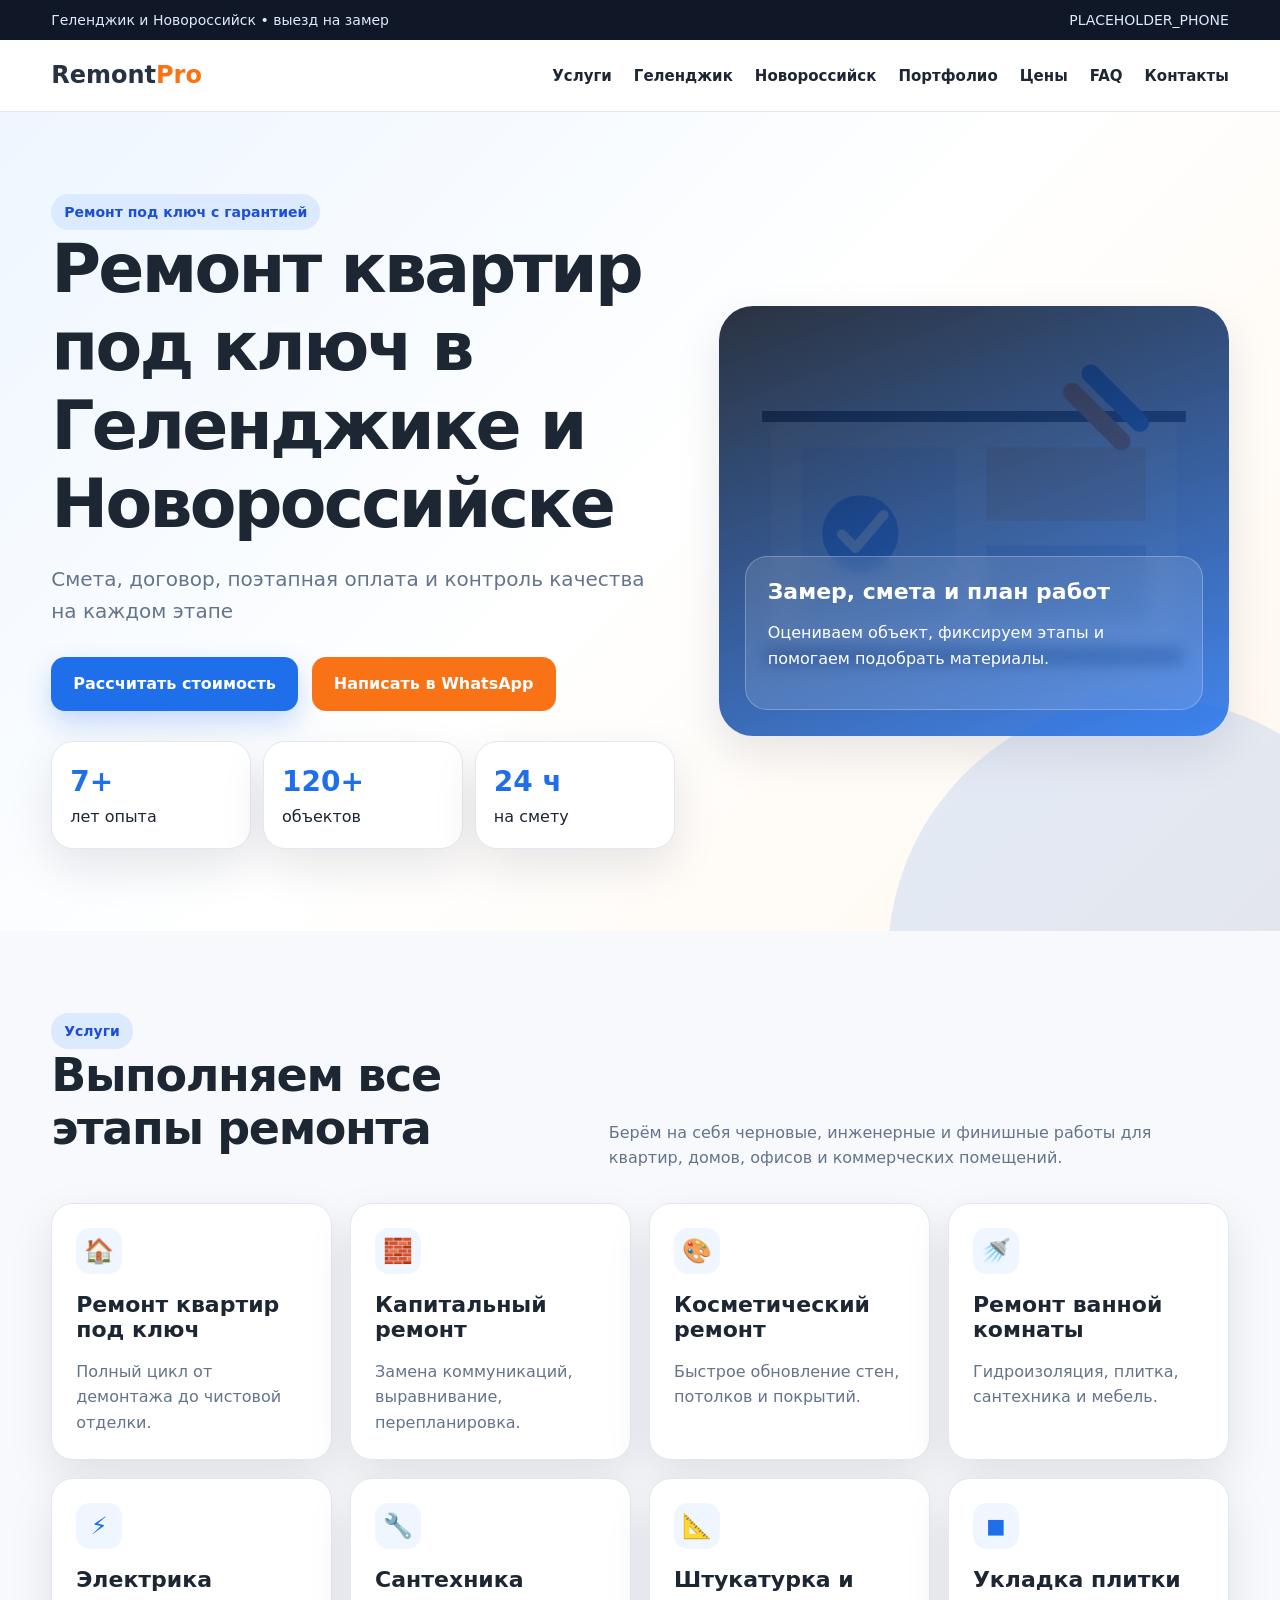
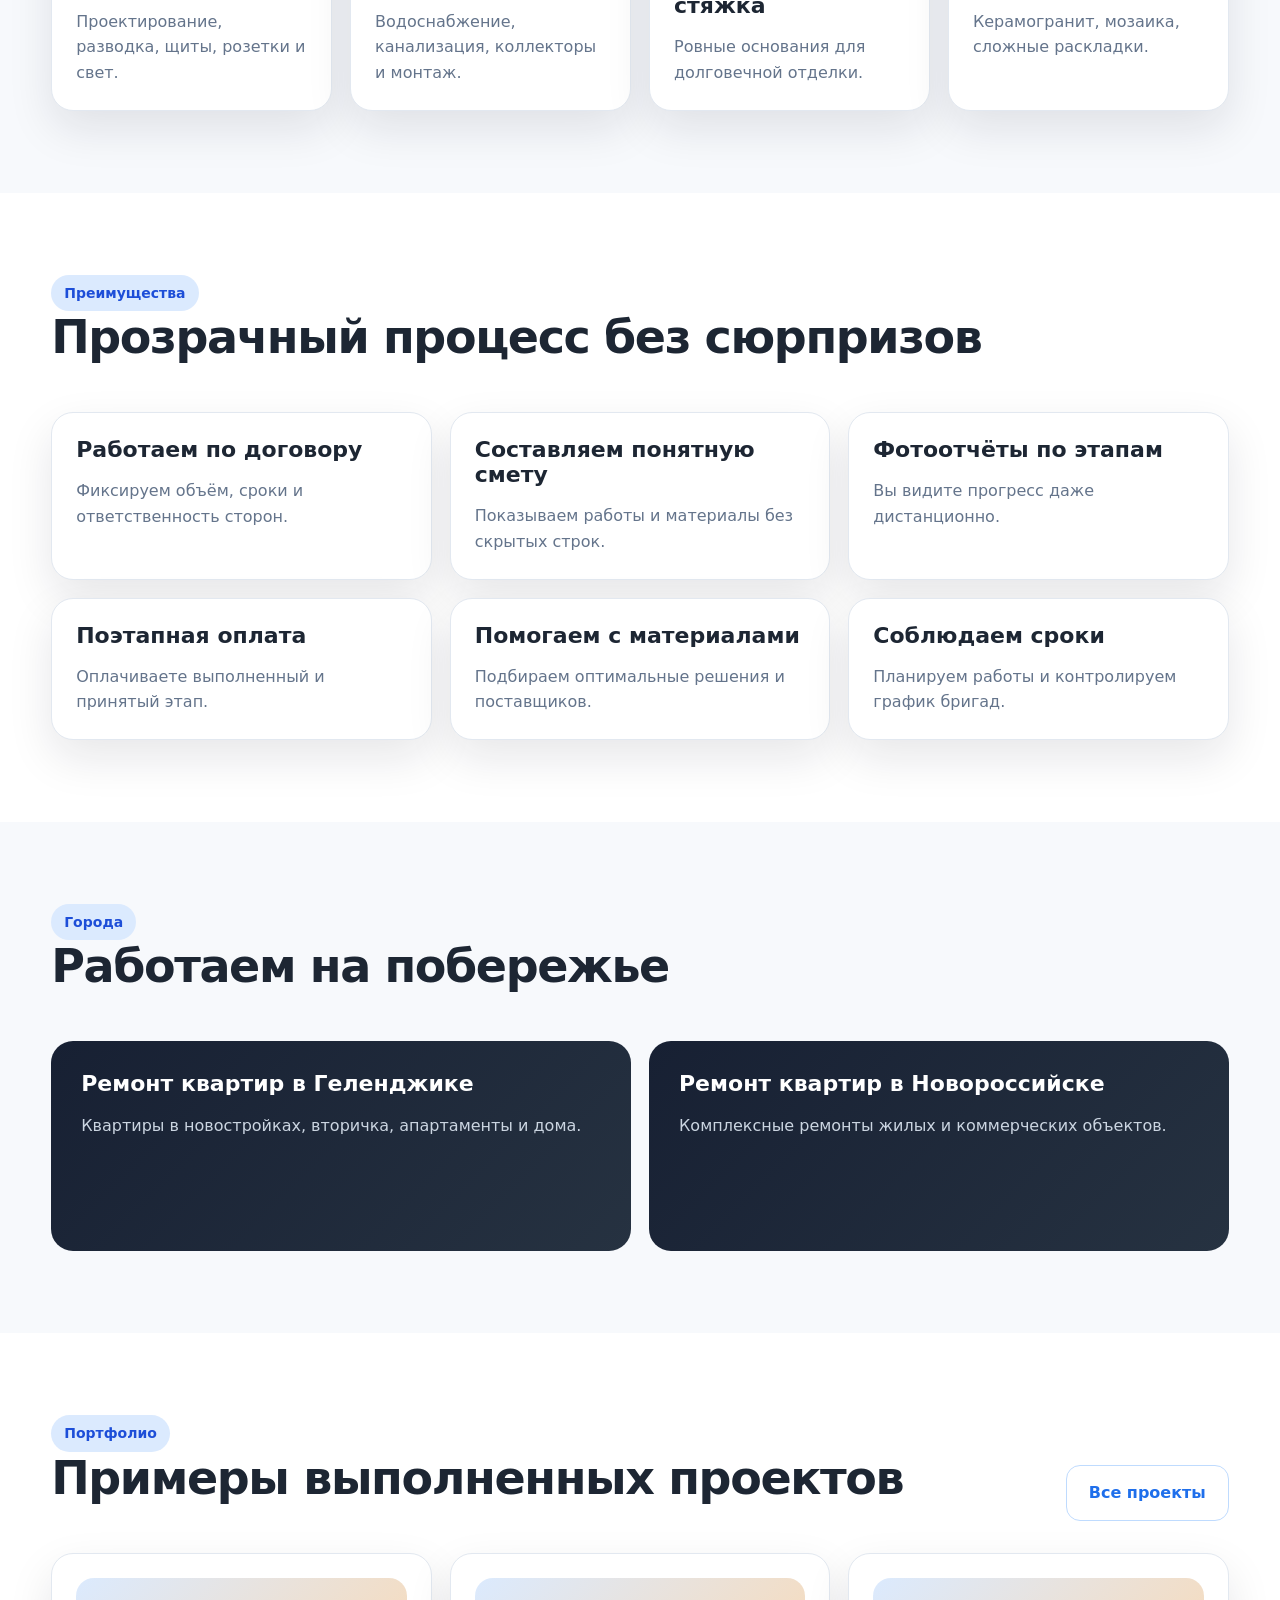
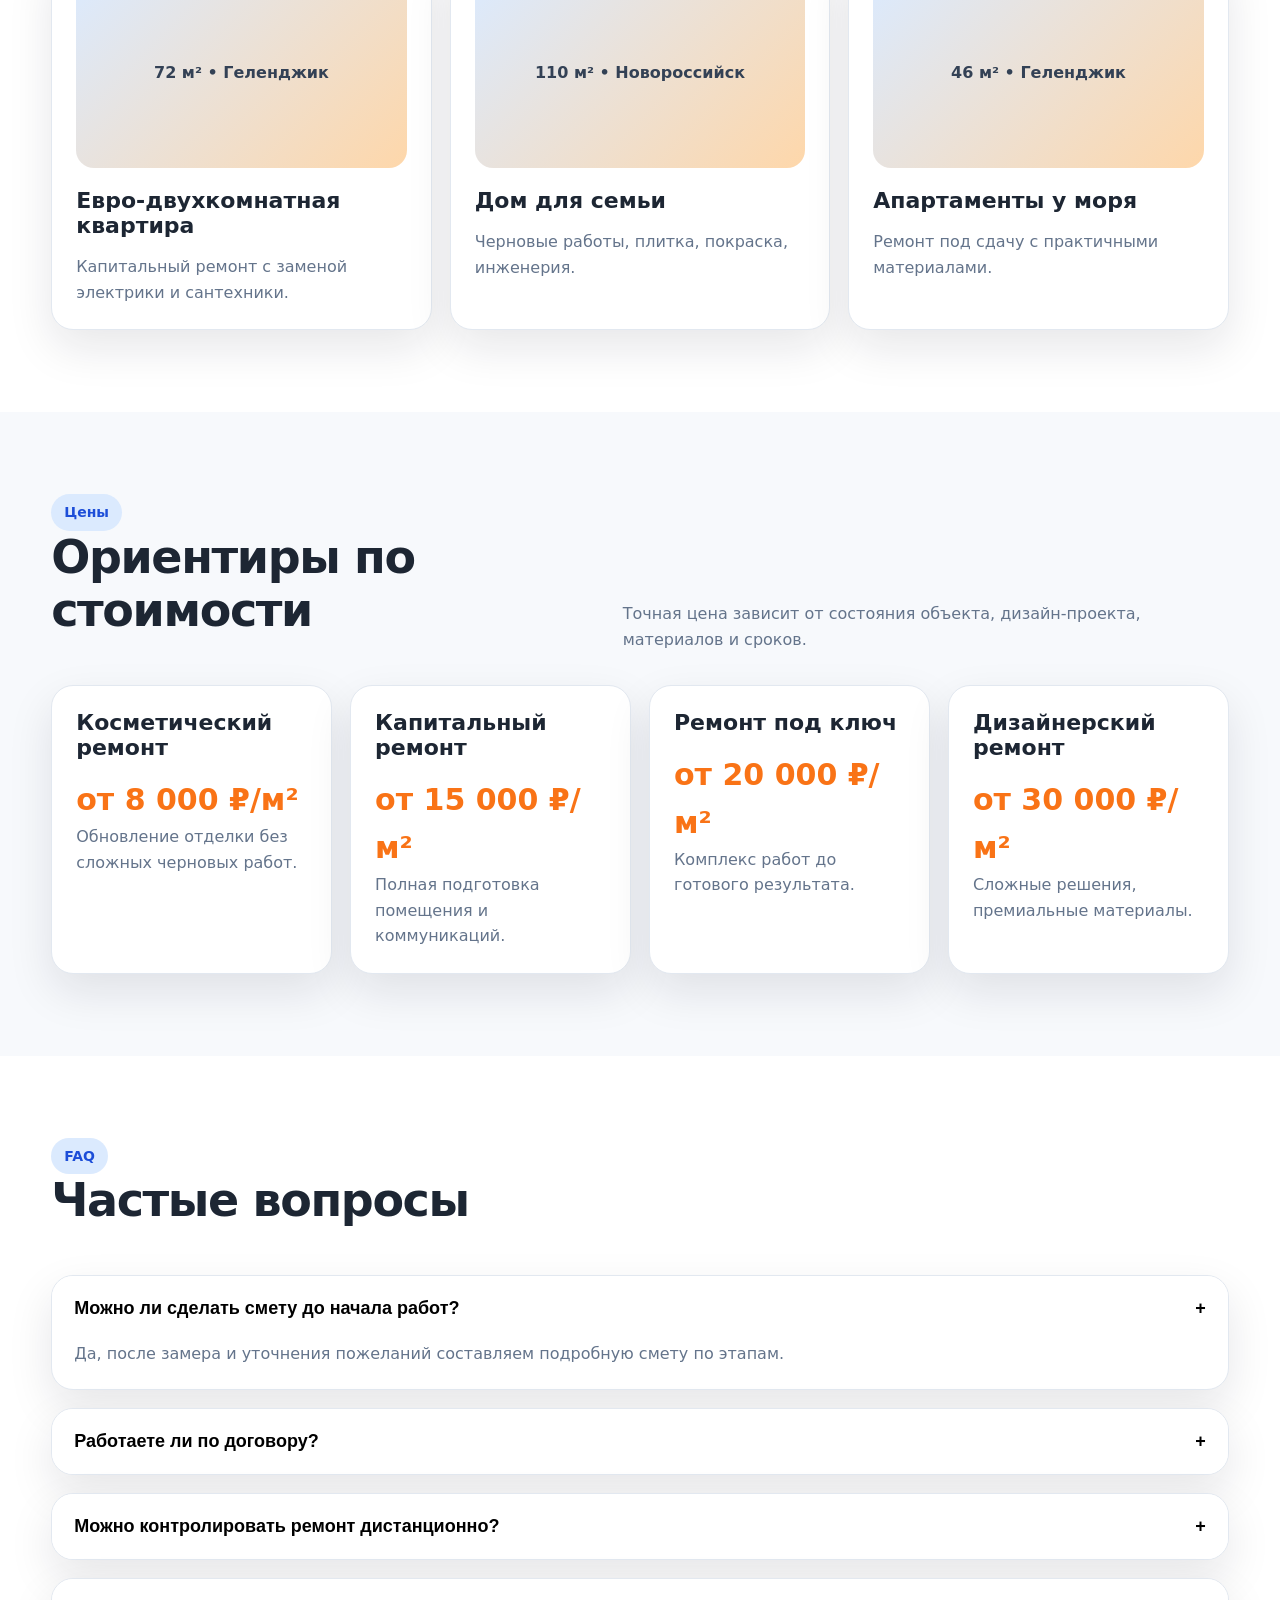
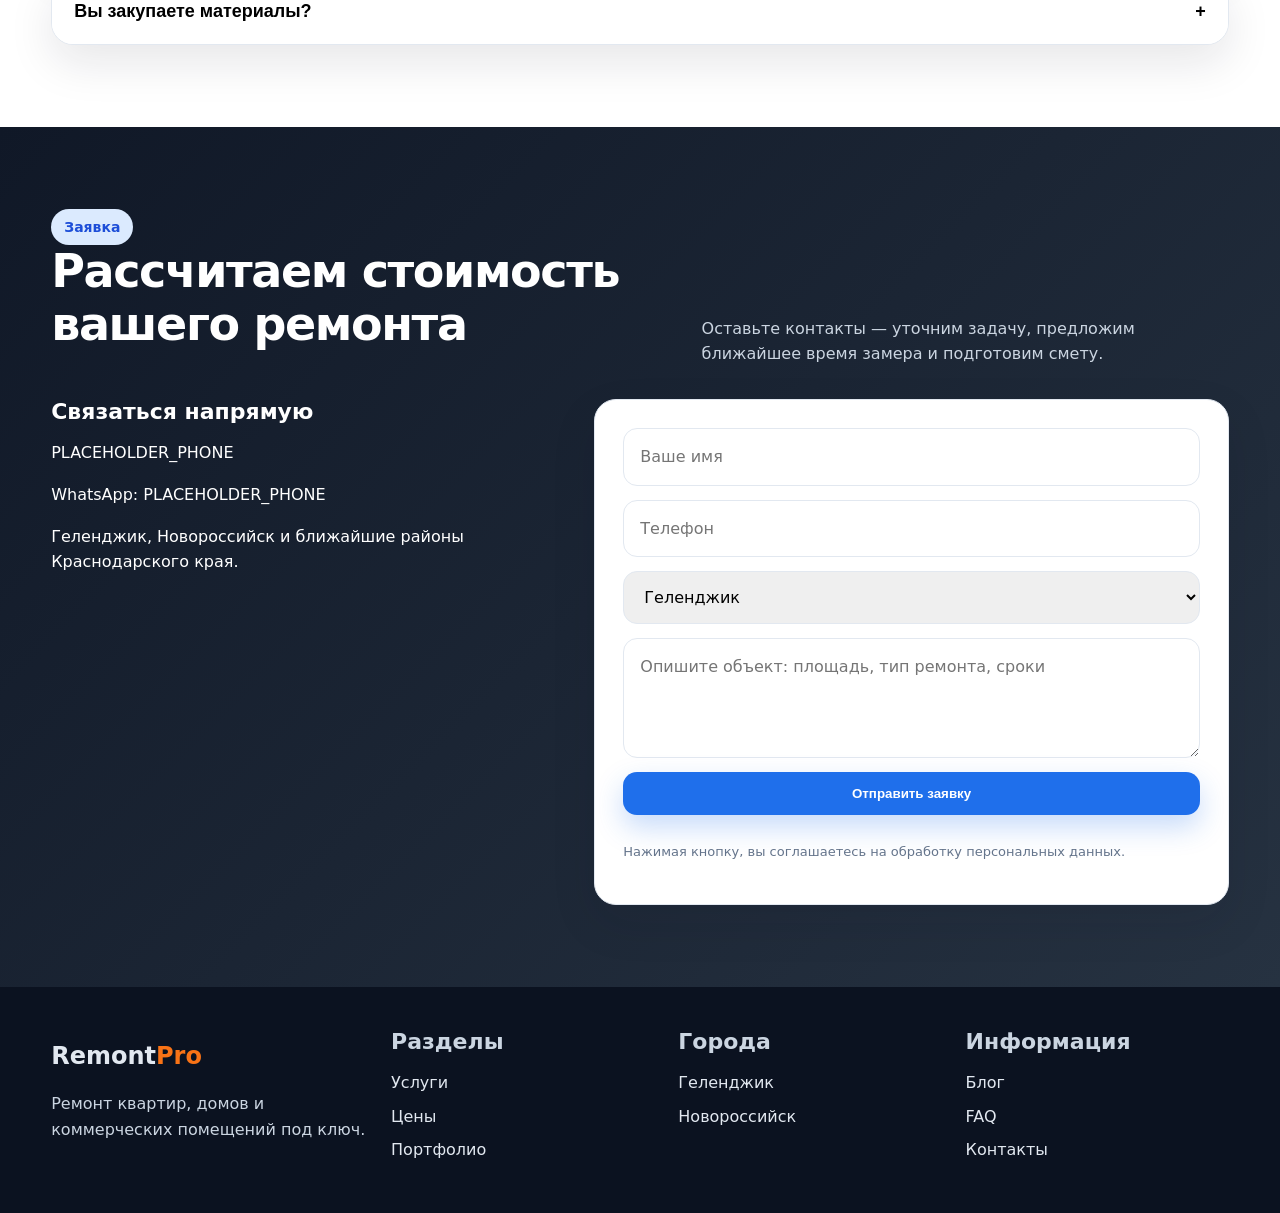
==== index.html @ dbe1c3e4 "Create RemontPro GitHub Pages website" ====
<!doctype html><html lang="ru"><head><meta charset="utf-8"><meta name="viewport" content="width=device-width,initial-scale=1"><title>Ремонт квартир под ключ в Геленджике и Новороссийске — RemontPro</title><meta name="description" content="RemontPro выполняет ремонт квартир, домов и коммерческих помещений под ключ в Геленджике и Новороссийске: смета, договор, поэтапная оплата, контроль качества."><meta property="og:title" content="Ремонт квартир под ключ в Геленджике и Новороссийске"><meta property="og:description" content="Смета, договор, поэтапная оплата и контроль качества на каждом этапе."><meta property="og:type" content="website"><meta property="og:url" content="https://example.github.io/RemontPro-Codex/"><meta property="og:image" content="assets/images/hero-remont.svg"><link rel="stylesheet" href="assets/css/style.css"><script type="application/ld+json">{"@context":"https://schema.org","@type":"LocalBusiness","name":"RemontPro","description":"Ремонт квартир, домов и коммерческих помещений под ключ в Геленджике и Новороссийске","areaServed":["Геленджик","Новороссийск"],"telephone":"PLACEHOLDER_PHONE","url":"https://example.github.io/RemontPro-Codex/","priceRange":"₽₽₽","address":{"@type":"PostalAddress","addressCountry":"RU","addressRegion":"Краснодарский край"}}</script></head><body><div class="topbar"><div class="container topbar__inner"><span>Геленджик и Новороссийск • выезд на замер</span><a href="tel:PLACEHOLDER_PHONE">PLACEHOLDER_PHONE</a></div></div><header class="header"><div class="container header__inner"><a class="logo" href="index.html">Remont<span>Pro</span></a><nav class="nav"><a href="uslugi/">Услуги</a><a href="goroda/gelendzhik/">Геленджик</a><a href="goroda/novorossiysk/">Новороссийск</a><a href="portfolio/">Портфолио</a><a href="prices/">Цены</a><a href="faq/">FAQ</a><a href="contacts/">Контакты</a></nav><button class="burger" aria-label="Открыть меню">☰</button></div></header><main><section class="hero"><div class="container hero__grid"><div><span class="eyebrow">Ремонт под ключ с гарантией</span><h1>Ремонт квартир под ключ в Геленджике и Новороссийске</h1><p class="lead">Смета, договор, поэтапная оплата и контроль качества на каждом этапе</p><div class="hero__actions"><a class="btn btn--primary" href="#contact">Рассчитать стоимость</a><a class="btn btn--orange" href="https://wa.me/PLACEHOLDER_PHONE?text=%D0%A5%D0%BE%D1%87%D1%83%20%D1%80%D0%B0%D1%81%D1%81%D1%87%D0%B8%D1%82%D0%B0%D1%82%D1%8C%20%D1%80%D0%B5%D0%BC%D0%BE%D0%BD%D1%82">Написать в WhatsApp</a></div><div class="hero__stats"><div class="stat"><b>7+</b>лет опыта</div><div class="stat"><b>120+</b>объектов</div><div class="stat"><b>24 ч</b>на смету</div></div></div><div class="visual"><div class="visual__box"><h3>Замер, смета и план работ</h3><p>Оцениваем объект, фиксируем этапы и помогаем подобрать материалы.</p></div></div></div></section><section class="section" id="services"><div class="container"><div class="section__head"><div><span class="eyebrow">Услуги</span><h2>Выполняем все этапы ремонта</h2></div><p>Берём на себя черновые, инженерные и финишные работы для квартир, домов, офисов и коммерческих помещений.</p></div><div class="grid grid--4"><article class="card"><div class="icon">🏠</div><h3>Ремонт квартир под ключ</h3><p>Полный цикл от демонтажа до чистовой отделки.</p></article><article class="card"><div class="icon">🧱</div><h3>Капитальный ремонт</h3><p>Замена коммуникаций, выравнивание, перепланировка.</p></article><article class="card"><div class="icon">🎨</div><h3>Косметический ремонт</h3><p>Быстрое обновление стен, потолков и покрытий.</p></article><article class="card"><div class="icon">🚿</div><h3>Ремонт ванной комнаты</h3><p>Гидроизоляция, плитка, сантехника и мебель.</p></article><article class="card"><div class="icon">⚡</div><h3>Электрика</h3><p>Проектирование, разводка, щиты, розетки и свет.</p></article><article class="card"><div class="icon">🔧</div><h3>Сантехника</h3><p>Водоснабжение, канализация, коллекторы и монтаж.</p></article><article class="card"><div class="icon">📐</div><h3>Штукатурка и стяжка</h3><p>Ровные основания для долговечной отделки.</p></article><article class="card"><div class="icon">◼</div><h3>Укладка плитки</h3><p>Керамогранит, мозаика, сложные раскладки.</p></article></div></div></section><section class="section section--white"><div class="container"><div class="section__head"><div><span class="eyebrow">Преимущества</span><h2>Прозрачный процесс без сюрпризов</h2></div></div><div class="grid grid--3"><div class="card"><h3>Работаем по договору</h3><p>Фиксируем объём, сроки и ответственность сторон.</p></div><div class="card"><h3>Составляем понятную смету</h3><p>Показываем работы и материалы без скрытых строк.</p></div><div class="card"><h3>Фотоотчёты по этапам</h3><p>Вы видите прогресс даже дистанционно.</p></div><div class="card"><h3>Поэтапная оплата</h3><p>Оплачиваете выполненный и принятый этап.</p></div><div class="card"><h3>Помогаем с материалами</h3><p>Подбираем оптимальные решения и поставщиков.</p></div><div class="card"><h3>Соблюдаем сроки</h3><p>Планируем работы и контролируем график бригад.</p></div></div></div></section><section class="section"><div class="container"><div class="section__head"><div><span class="eyebrow">Города</span><h2>Работаем на побережье</h2></div></div><div class="grid grid--2"><a class="city" href="goroda/gelendzhik/"><h3>Ремонт квартир в Геленджике</h3><p>Квартиры в новостройках, вторичка, апартаменты и дома.</p></a><a class="city" href="goroda/novorossiysk/"><h3>Ремонт квартир в Новороссийске</h3><p>Комплексные ремонты жилых и коммерческих объектов.</p></a></div></div></section><section class="section section--white" id="portfolio"><div class="container"><div class="section__head"><div><span class="eyebrow">Портфолио</span><h2>Примеры выполненных проектов</h2></div><a class="btn btn--ghost" href="portfolio/">Все проекты</a></div><div class="grid grid--3"><article class="project"><div class="project__image">72 м² • Геленджик</div><h3>Евро-двухкомнатная квартира</h3><p>Капитальный ремонт с заменой электрики и сантехники.</p></article><article class="project"><div class="project__image">110 м² • Новороссийск</div><h3>Дом для семьи</h3><p>Черновые работы, плитка, покраска, инженерия.</p></article><article class="project"><div class="project__image">46 м² • Геленджик</div><h3>Апартаменты у моря</h3><p>Ремонт под сдачу с практичными материалами.</p></article></div></div></section><section class="section" id="prices"><div class="container"><div class="section__head"><div><span class="eyebrow">Цены</span><h2>Ориентиры по стоимости</h2></div><p>Точная цена зависит от состояния объекта, дизайн-проекта, материалов и сроков.</p></div><div class="grid grid--4"><div class="price"><h3>Косметический ремонт</h3><strong>от 8 000 ₽/м²</strong><p>Обновление отделки без сложных черновых работ.</p></div><div class="price"><h3>Капитальный ремонт</h3><strong>от 15 000 ₽/м²</strong><p>Полная подготовка помещения и коммуникаций.</p></div><div class="price"><h3>Ремонт под ключ</h3><strong>от 20 000 ₽/м²</strong><p>Комплекс работ до готового результата.</p></div><div class="price"><h3>Дизайнерский ремонт</h3><strong>от 30 000 ₽/м²</strong><p>Сложные решения, премиальные материалы.</p></div></div></div></section><section class="section section--white" id="faq"><div class="container"><div class="section__head"><div><span class="eyebrow">FAQ</span><h2>Частые вопросы</h2></div></div><div class="grid"><div class="faq-item is-open"><button class="faq-question">Можно ли сделать смету до начала работ?<span>+</span></button><div class="faq-answer">Да, после замера и уточнения пожеланий составляем подробную смету по этапам.</div></div><div class="faq-item"><button class="faq-question">Работаете ли по договору?<span>+</span></button><div class="faq-answer">Да, договор фиксирует объём работ, сроки, порядок оплаты и гарантии.</div></div><div class="faq-item"><button class="faq-question">Можно контролировать ремонт дистанционно?<span>+</span></button><div class="faq-answer">Да, отправляем фотоотчёты и согласовываем ключевые решения в мессенджере.</div></div><div class="faq-item"><button class="faq-question">Вы закупаете материалы?<span>+</span></button><div class="faq-answer">Помогаем с подбором, расчётом количества и организацией поставки материалов.</div></div></div></div></section><section class="section contact" id="contact"><div class="container"><div class="section__head"><div><span class="eyebrow">Заявка</span><h2>Рассчитаем стоимость вашего ремонта</h2></div><p>Оставьте контакты — уточним задачу, предложим ближайшее время замера и подготовим смету.</p></div><div class="contact__grid"><div><h3>Связаться напрямую</h3><p><a href="tel:PLACEHOLDER_PHONE">PLACEHOLDER_PHONE</a></p><p><a href="https://wa.me/PLACEHOLDER_PHONE">WhatsApp: PLACEHOLDER_PHONE</a></p><p>Геленджик, Новороссийск и ближайшие районы Краснодарского края.</p></div><div class="contact__panel"><form class="form"><input type="text" name="name" placeholder="Ваше имя" required><input type="tel" name="phone" placeholder="Телефон" required><select name="city"><option>Геленджик</option><option>Новороссийск</option><option>Другой город рядом</option></select><textarea name="message" placeholder="Опишите объект: площадь, тип ремонта, сроки"></textarea><button class="btn btn--primary" type="submit">Отправить заявку</button><p class="note">Нажимая кнопку, вы соглашаетесь на обработку персональных данных.</p></form></div></div></div></section></main><footer class="footer"><div class="container footer__grid"><div><a class="logo" href="index.html">Remont<span>Pro</span></a><p>Ремонт квартир, домов и коммерческих помещений под ключ.</p></div><div><h3>Разделы</h3><a href="uslugi/">Услуги</a><a href="prices/">Цены</a><a href="portfolio/">Портфолио</a></div><div><h3>Города</h3><a href="goroda/gelendzhik/">Геленджик</a><a href="goroda/novorossiysk/">Новороссийск</a></div><div><h3>Информация</h3><a href="blog/">Блог</a><a href="faq/">FAQ</a><a href="contacts/">Контакты</a></div></div></footer><script src="assets/js/main.js"></script></body></html>
---- assets/css/style.css ----
:root{--bg:#f7f9fc;--surface:#fff;--text:#1d2633;--muted:#64748b;--graphite:#263241;--blue:#1f6feb;--orange:#f97316;--line:#e2e8f0;--shadow:0 18px 45px rgba(15,23,42,.10);--radius:22px}*{box-sizing:border-box}html{scroll-behavior:smooth}body{margin:0;font-family:Inter,system-ui,-apple-system,Segoe UI,Arial,sans-serif;color:var(--text);background:var(--bg);line-height:1.6}a{color:inherit;text-decoration:none}img{max-width:100%;display:block}.container{width:min(1180px,92%);margin-inline:auto}.topbar{background:#101827;color:#dbeafe;font-size:14px}.topbar__inner{display:flex;justify-content:space-between;gap:16px;padding:9px 0;flex-wrap:wrap}.header{position:sticky;top:0;z-index:10;background:rgba(255,255,255,.92);backdrop-filter:blur(16px);border-bottom:1px solid var(--line)}.header__inner{display:flex;align-items:center;justify-content:space-between;gap:24px;padding:16px 0}.logo{font-weight:900;font-size:24px;color:var(--graphite)}.logo span{color:var(--orange)}.nav{display:flex;gap:22px;align-items:center;font-weight:700;font-size:15px}.nav a:hover{color:var(--blue)}.burger{display:none;border:0;background:var(--graphite);color:#fff;border-radius:12px;padding:10px 12px}.btn{display:inline-flex;align-items:center;justify-content:center;gap:10px;border:0;border-radius:14px;padding:14px 22px;font-weight:800;cursor:pointer;transition:.2s}.btn:hover{transform:translateY(-2px)}.btn--primary{background:var(--blue);color:#fff;box-shadow:0 12px 28px rgba(31,111,235,.25)}.btn--orange{background:var(--orange);color:#fff}.btn--ghost{background:#fff;color:var(--blue);border:1px solid #bfdbfe}.hero{position:relative;overflow:hidden;background:linear-gradient(135deg,#eef6ff 0%,#fff 50%,#fff7ed 100%)}.hero:before{content:"";position:absolute;inset:auto -10% -35% auto;width:520px;height:520px;background:rgba(31,111,235,.12);border-radius:50%}.hero__grid{display:grid;grid-template-columns:1.1fr .9fr;gap:44px;align-items:center;padding:82px 0}.eyebrow{display:inline-flex;background:#dbeafe;color:#1d4ed8;border-radius:999px;padding:7px 13px;font-weight:800;font-size:14px}h1,h2,h3{line-height:1.15;margin:0 0 16px}h1{font-size:clamp(38px,6vw,68px);letter-spacing:-.04em}h2{font-size:clamp(30px,4vw,46px);letter-spacing:-.03em}h3{font-size:22px}.lead{font-size:20px;color:var(--muted);max-width:720px}.hero__actions{display:flex;gap:14px;flex-wrap:wrap;margin:30px 0}.hero__stats{display:grid;grid-template-columns:repeat(3,1fr);gap:12px;margin-top:28px}.stat,.card,.price,.project,.faq-item,.contact__panel{background:var(--surface);border:1px solid var(--line);border-radius:var(--radius);box-shadow:var(--shadow)}.stat{padding:18px}.stat b{font-size:28px;color:var(--blue);display:block}.visual{min-height:430px;border-radius:34px;background:linear-gradient(160deg,rgba(16,24,39,.88),rgba(31,111,235,.82)),url('../images/hero-remont.svg') center/cover;box-shadow:var(--shadow);padding:26px;color:#fff;display:flex;align-items:end}.visual__box{background:rgba(255,255,255,.12);border:1px solid rgba(255,255,255,.25);backdrop-filter:blur(8px);border-radius:22px;padding:22px}.section{padding:82px 0}.section--white{background:#fff}.section__head{display:flex;justify-content:space-between;gap:24px;align-items:end;margin-bottom:32px}.section__head p{max-width:620px;color:var(--muted);margin:0}.grid{display:grid;gap:18px}.grid--4{grid-template-columns:repeat(4,1fr)}.grid--3{grid-template-columns:repeat(3,1fr)}.grid--2{grid-template-columns:repeat(2,1fr)}.card,.price,.project{padding:24px}.icon{width:46px;height:46px;border-radius:14px;background:#eff6ff;color:var(--blue);display:grid;place-items:center;font-size:24px;margin-bottom:18px}.card p,.project p,.price p{color:var(--muted);margin:0}.city{position:relative;overflow:hidden;padding:30px;min-height:210px;background:linear-gradient(135deg,#172033,#263241);color:#fff;border-radius:var(--radius)}.city p{color:#cbd5e1}.project__image{height:190px;border-radius:18px;background:linear-gradient(135deg,#dbeafe,#fed7aa);margin-bottom:20px;display:grid;place-items:center;color:#334155;font-weight:900}.price strong{font-size:30px;color:var(--orange)}.faq-item{padding:0;overflow:hidden}.faq-question{width:100%;text-align:left;background:#fff;border:0;padding:22px;font-weight:900;font-size:18px;cursor:pointer;display:flex;justify-content:space-between}.faq-answer{display:none;padding:0 22px 22px;color:var(--muted)}.faq-item.is-open .faq-answer{display:block}.contact{background:linear-gradient(135deg,#101827,#263241);color:#fff}.contact .section__head p{color:#cbd5e1}.contact__grid{display:grid;grid-template-columns:.9fr 1.1fr;gap:24px}.contact__panel{padding:28px;color:var(--text)}.form{display:grid;gap:14px}.form input,.form textarea,.form select{width:100%;border:1px solid var(--line);border-radius:14px;padding:15px 16px;font:inherit}.form textarea{min-height:120px;resize:vertical}.note{font-size:13px;color:var(--muted)}.footer{background:#0b1220;color:#cbd5e1;padding:42px 0}.footer__grid{display:grid;grid-template-columns:1.2fr repeat(3,1fr);gap:24px}.footer a{display:block;margin:8px 0;color:#e2e8f0}.subhero{padding:64px 0;background:linear-gradient(135deg,#eff6ff,#fff7ed)}.content{padding:60px 0}.breadcrumbs{color:var(--muted);font-size:14px;margin-bottom:18px}@media (max-width:980px){.hero__grid,.contact__grid{grid-template-columns:1fr}.grid--4{grid-template-columns:repeat(2,1fr)}.grid--3{grid-template-columns:repeat(2,1fr)}.footer__grid{grid-template-columns:1fr 1fr}.visual{min-height:320px}}@media (max-width:720px){.nav{display:none;position:absolute;left:4%;right:4%;top:72px;background:#fff;border:1px solid var(--line);border-radius:18px;padding:18px;box-shadow:var(--shadow);flex-direction:column;align-items:flex-start}.nav.is-open{display:flex}.burger{display:block}.topbar__inner{font-size:13px}.hero__grid{padding:52px 0}.hero__stats,.grid--4,.grid--3,.grid--2,.footer__grid{grid-template-columns:1fr}.section{padding:56px 0}.section__head{display:block}.btn{width:100%}.header__inner{padding:12px 0}}
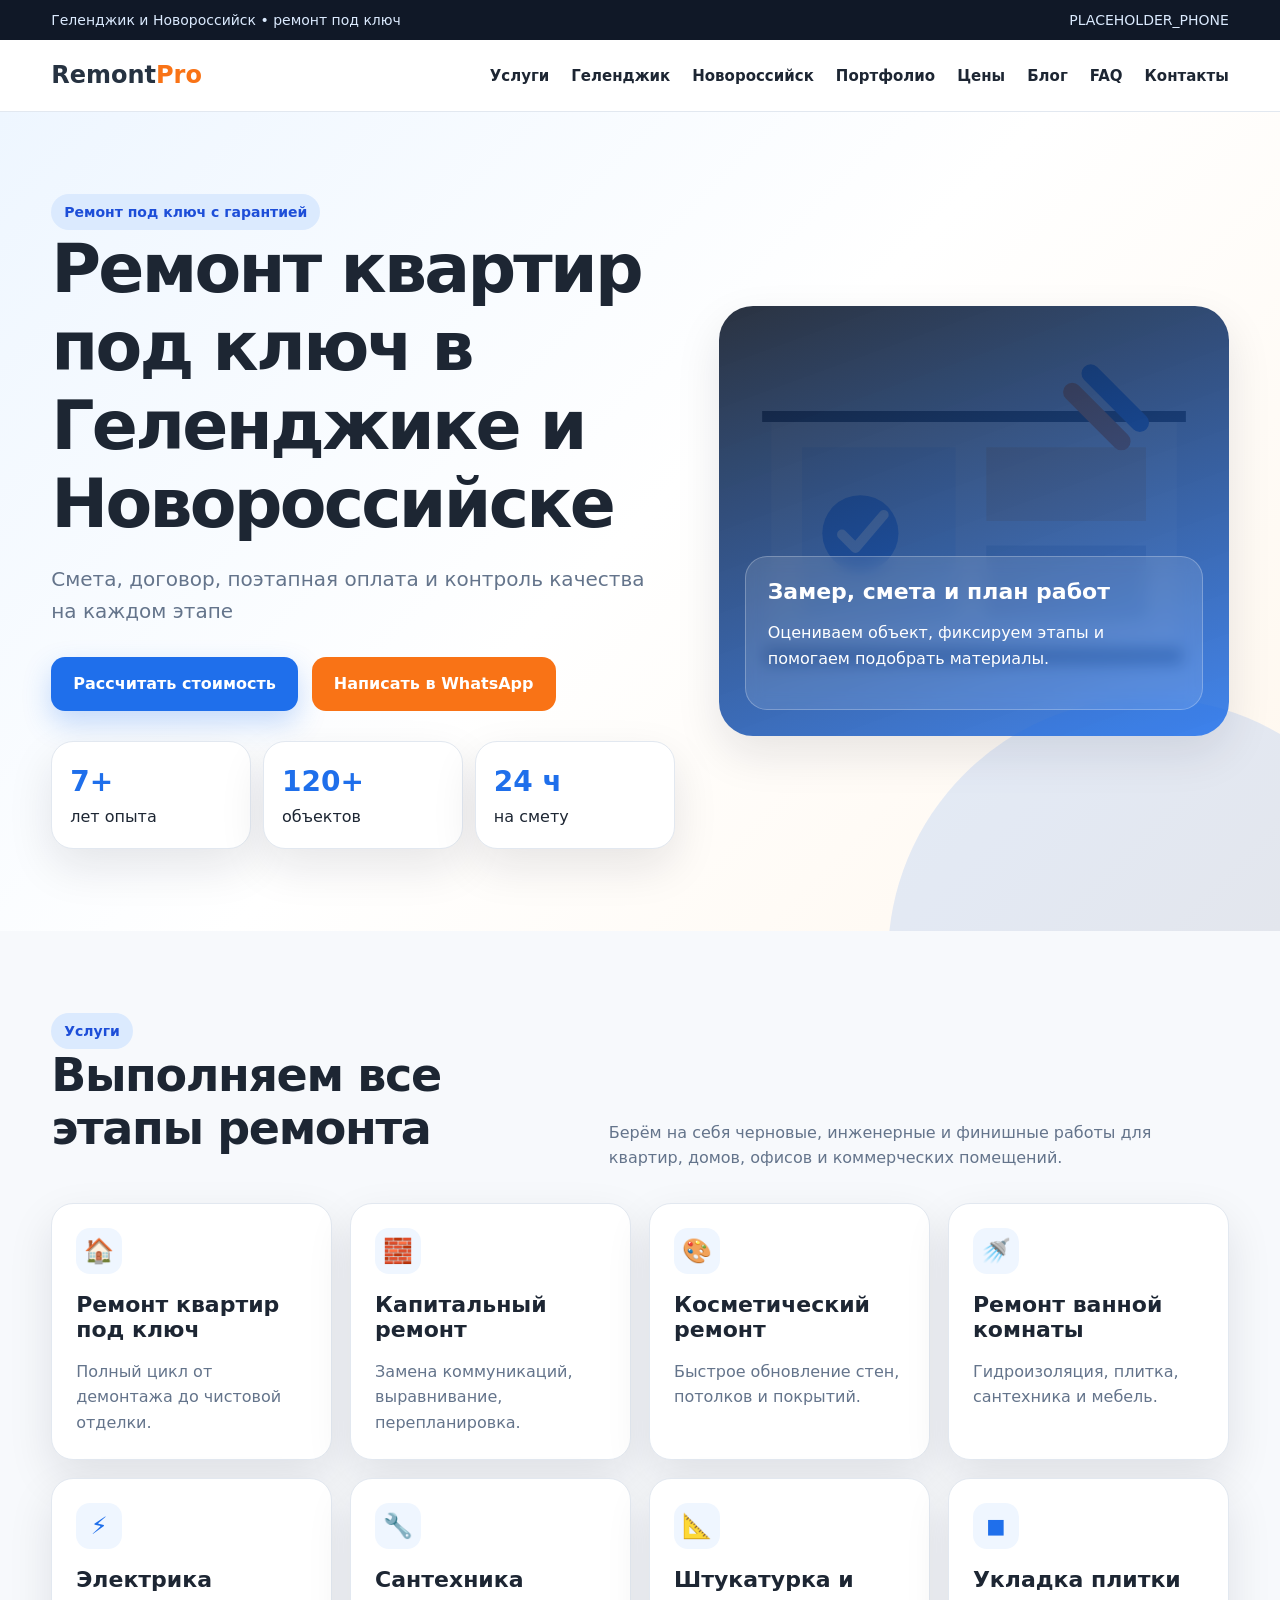
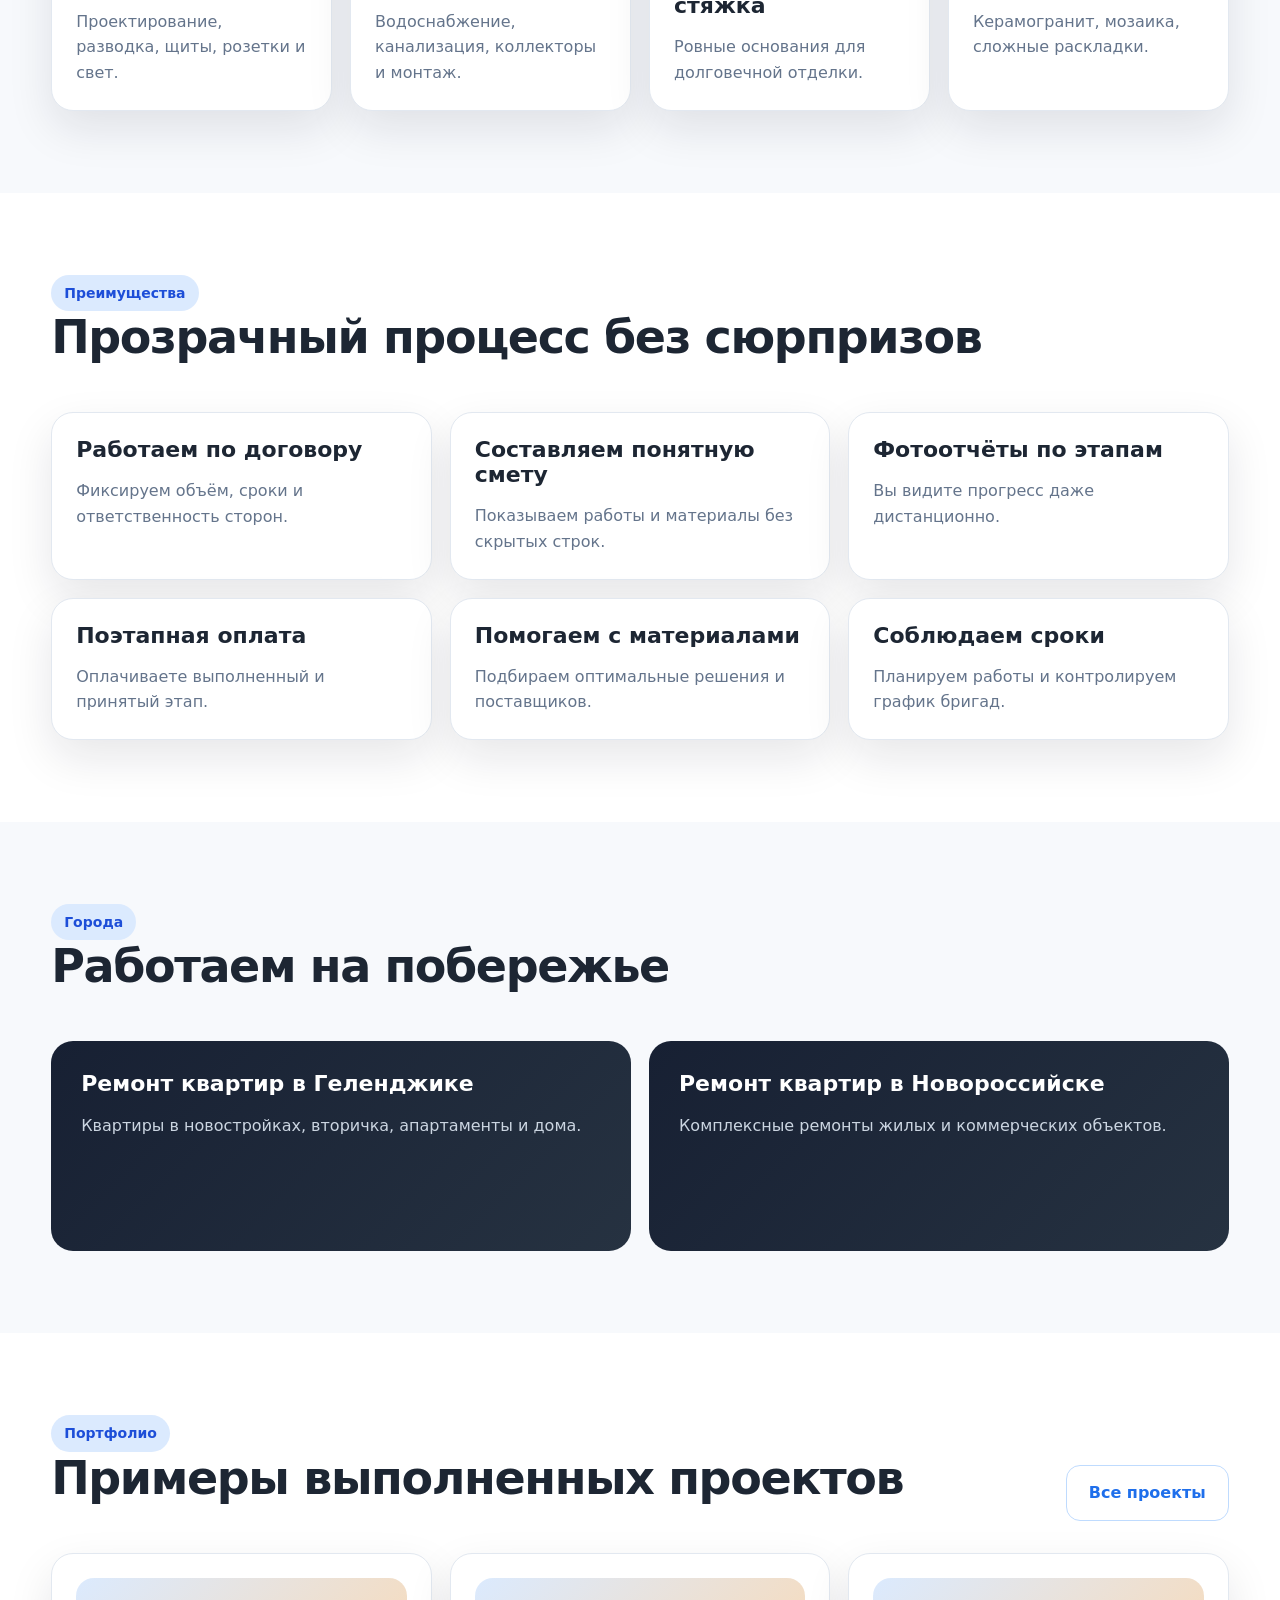
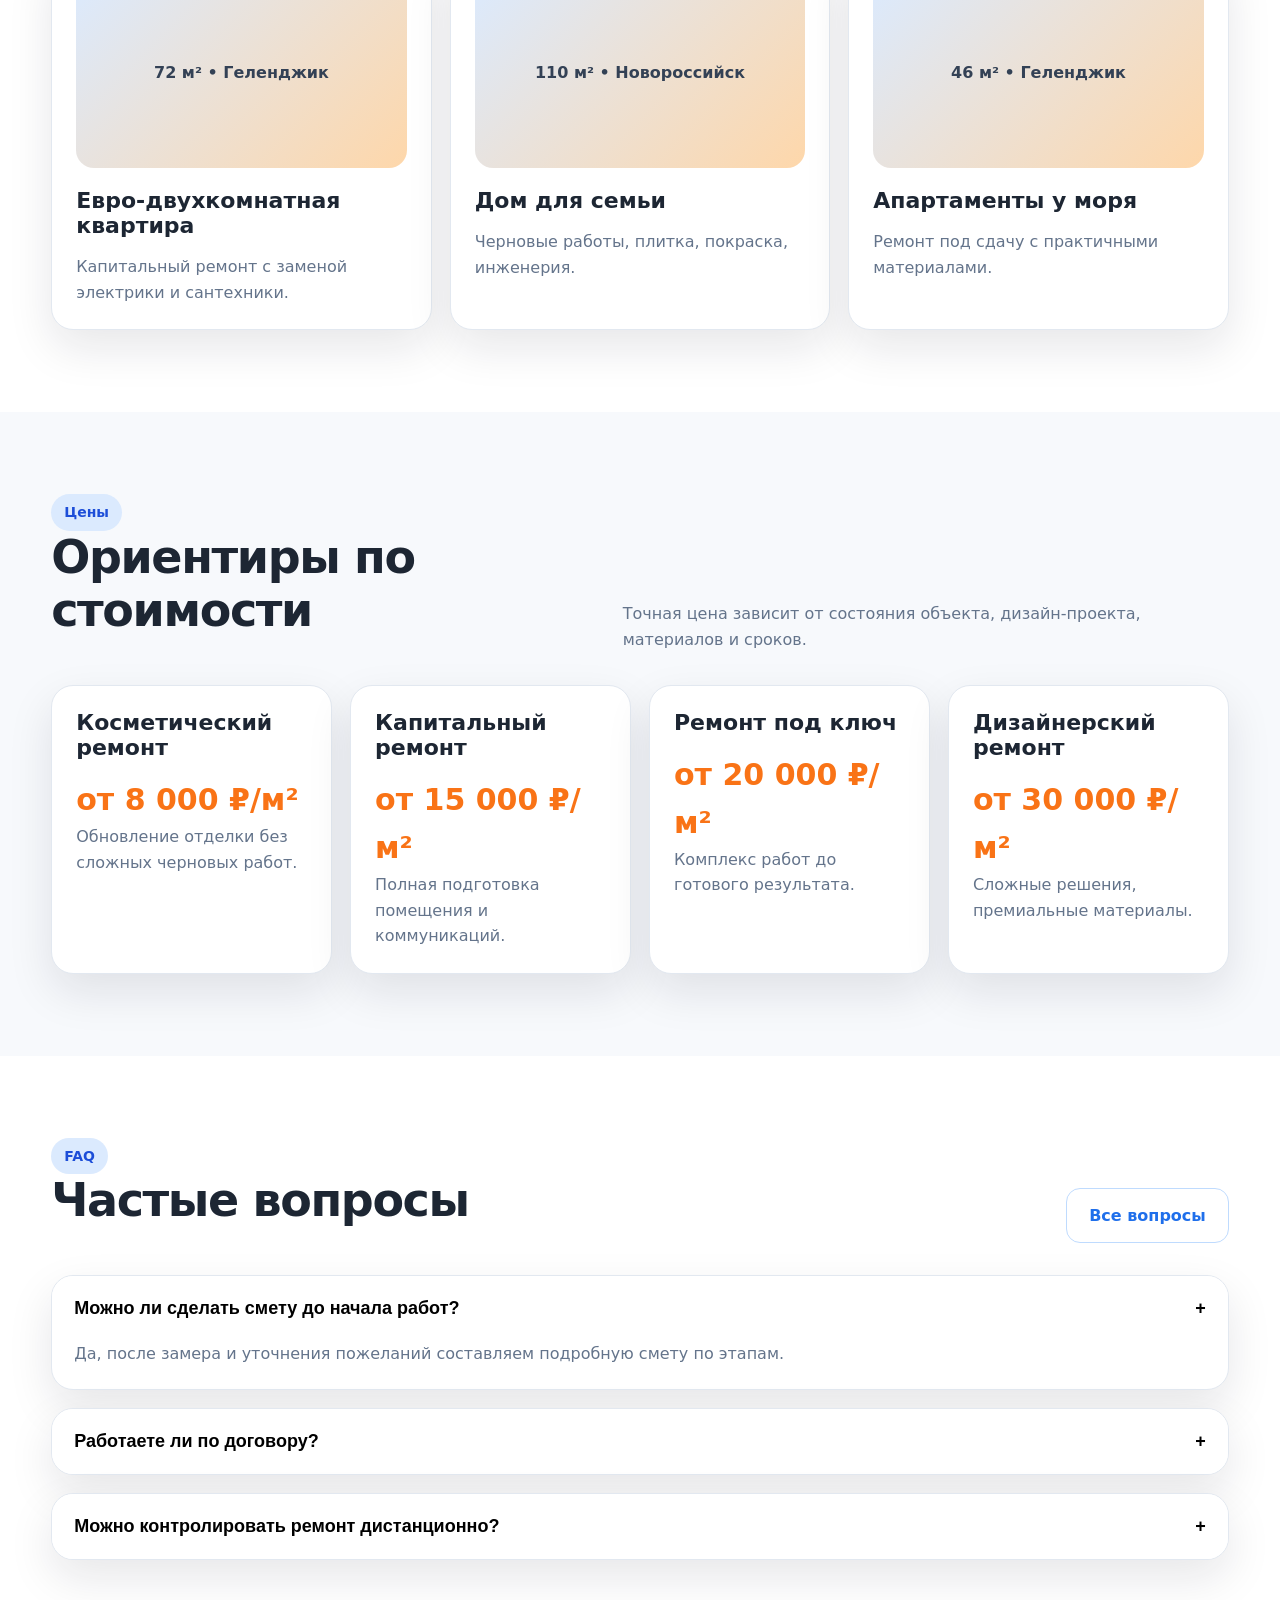
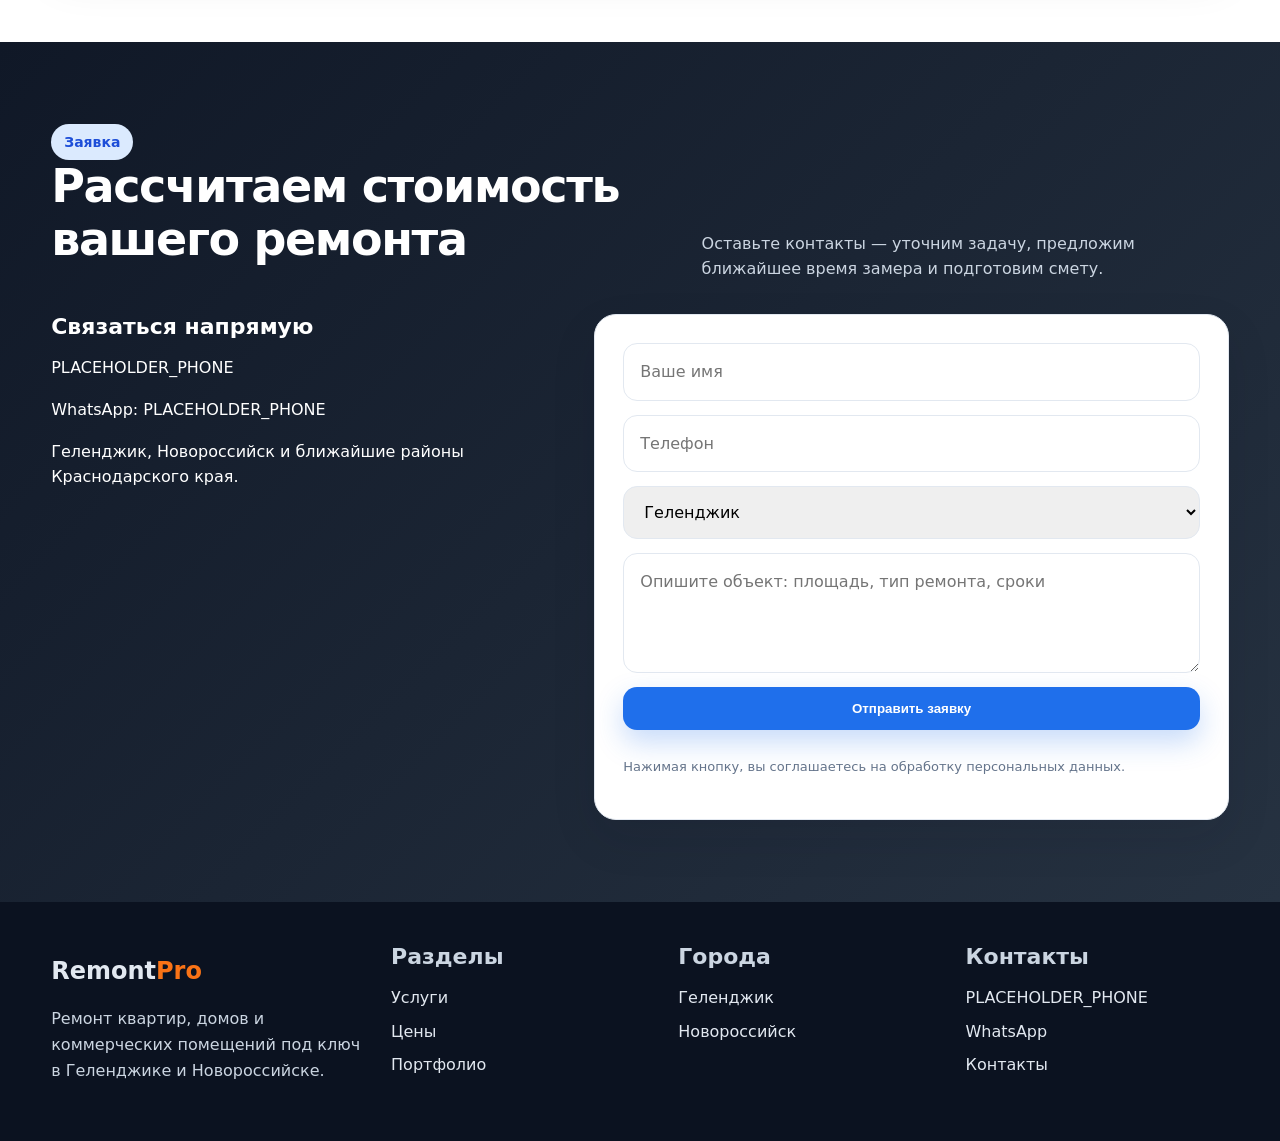
==== commit 26682064: "Refine RemontPro static site pages" ====
--- a/index.html
+++ b/index.html
@@ -1 +1,424 @@
-<!doctype html><html lang="ru"><head><meta charset="utf-8"><meta name="viewport" content="width=device-width,initial-scale=1"><title>Ремонт квартир под ключ в Геленджике и Новороссийске — RemontPro</title><meta name="description" content="RemontPro выполняет ремонт квартир, домов и коммерческих помещений под ключ в Геленджике и Новороссийске: смета, договор, поэтапная оплата, контроль качества."><meta property="og:title" content="Ремонт квартир под ключ в Геленджике и Новороссийске"><meta property="og:description" content="Смета, договор, поэтапная оплата и контроль качества на каждом этапе."><meta property="og:type" content="website"><meta property="og:url" content="https://example.github.io/RemontPro-Codex/"><meta property="og:image" content="assets/images/hero-remont.svg"><link rel="stylesheet" href="assets/css/style.css"><script type="application/ld+json">{"@context":"https://schema.org","@type":"LocalBusiness","name":"RemontPro","description":"Ремонт квартир, домов и коммерческих помещений под ключ в Геленджике и Новороссийске","areaServed":["Геленджик","Новороссийск"],"telephone":"PLACEHOLDER_PHONE","url":"https://example.github.io/RemontPro-Codex/","priceRange":"₽₽₽","address":{"@type":"PostalAddress","addressCountry":"RU","addressRegion":"Краснодарский край"}}</script></head><body><div class="topbar"><div class="container topbar__inner"><span>Геленджик и Новороссийск • выезд на замер</span><a href="tel:PLACEHOLDER_PHONE">PLACEHOLDER_PHONE</a></div></div><header class="header"><div class="container header__inner"><a class="logo" href="index.html">Remont<span>Pro</span></a><nav class="nav"><a href="uslugi/">Услуги</a><a href="goroda/gelendzhik/">Геленджик</a><a href="goroda/novorossiysk/">Новороссийск</a><a href="portfolio/">Портфолио</a><a href="prices/">Цены</a><a href="faq/">FAQ</a><a href="contacts/">Контакты</a></nav><button class="burger" aria-label="Открыть меню">☰</button></div></header><main><section class="hero"><div class="container hero__grid"><div><span class="eyebrow">Ремонт под ключ с гарантией</span><h1>Ремонт квартир под ключ в Геленджике и Новороссийске</h1><p class="lead">Смета, договор, поэтапная оплата и контроль качества на каждом этапе</p><div class="hero__actions"><a class="btn btn--primary" href="#contact">Рассчитать стоимость</a><a class="btn btn--orange" href="https://wa.me/PLACEHOLDER_PHONE?text=%D0%A5%D0%BE%D1%87%D1%83%20%D1%80%D0%B0%D1%81%D1%81%D1%87%D0%B8%D1%82%D0%B0%D1%82%D1%8C%20%D1%80%D0%B5%D0%BC%D0%BE%D0%BD%D1%82">Написать в WhatsApp</a></div><div class="hero__stats"><div class="stat"><b>7+</b>лет опыта</div><div class="stat"><b>120+</b>объектов</div><div class="stat"><b>24 ч</b>на смету</div></div></div><div class="visual"><div class="visual__box"><h3>Замер, смета и план работ</h3><p>Оцениваем объект, фиксируем этапы и помогаем подобрать материалы.</p></div></div></div></section><section class="section" id="services"><div class="container"><div class="section__head"><div><span class="eyebrow">Услуги</span><h2>Выполняем все этапы ремонта</h2></div><p>Берём на себя черновые, инженерные и финишные работы для квартир, домов, офисов и коммерческих помещений.</p></div><div class="grid grid--4"><article class="card"><div class="icon">🏠</div><h3>Ремонт квартир под ключ</h3><p>Полный цикл от демонтажа до чистовой отделки.</p></article><article class="card"><div class="icon">🧱</div><h3>Капитальный ремонт</h3><p>Замена коммуникаций, выравнивание, перепланировка.</p></article><article class="card"><div class="icon">🎨</div><h3>Косметический ремонт</h3><p>Быстрое обновление стен, потолков и покрытий.</p></article><article class="card"><div class="icon">🚿</div><h3>Ремонт ванной комнаты</h3><p>Гидроизоляция, плитка, сантехника и мебель.</p></article><article class="card"><div class="icon">⚡</div><h3>Электрика</h3><p>Проектирование, разводка, щиты, розетки и свет.</p></article><article class="card"><div class="icon">🔧</div><h3>Сантехника</h3><p>Водоснабжение, канализация, коллекторы и монтаж.</p></article><article class="card"><div class="icon">📐</div><h3>Штукатурка и стяжка</h3><p>Ровные основания для долговечной отделки.</p></article><article class="card"><div class="icon">◼</div><h3>Укладка плитки</h3><p>Керамогранит, мозаика, сложные раскладки.</p></article></div></div></section><section class="section section--white"><div class="container"><div class="section__head"><div><span class="eyebrow">Преимущества</span><h2>Прозрачный процесс без сюрпризов</h2></div></div><div class="grid grid--3"><div class="card"><h3>Работаем по договору</h3><p>Фиксируем объём, сроки и ответственность сторон.</p></div><div class="card"><h3>Составляем понятную смету</h3><p>Показываем работы и материалы без скрытых строк.</p></div><div class="card"><h3>Фотоотчёты по этапам</h3><p>Вы видите прогресс даже дистанционно.</p></div><div class="card"><h3>Поэтапная оплата</h3><p>Оплачиваете выполненный и принятый этап.</p></div><div class="card"><h3>Помогаем с материалами</h3><p>Подбираем оптимальные решения и поставщиков.</p></div><div class="card"><h3>Соблюдаем сроки</h3><p>Планируем работы и контролируем график бригад.</p></div></div></div></section><section class="section"><div class="container"><div class="section__head"><div><span class="eyebrow">Города</span><h2>Работаем на побережье</h2></div></div><div class="grid grid--2"><a class="city" href="goroda/gelendzhik/"><h3>Ремонт квартир в Геленджике</h3><p>Квартиры в новостройках, вторичка, апартаменты и дома.</p></a><a class="city" href="goroda/novorossiysk/"><h3>Ремонт квартир в Новороссийске</h3><p>Комплексные ремонты жилых и коммерческих объектов.</p></a></div></div></section><section class="section section--white" id="portfolio"><div class="container"><div class="section__head"><div><span class="eyebrow">Портфолио</span><h2>Примеры выполненных проектов</h2></div><a class="btn btn--ghost" href="portfolio/">Все проекты</a></div><div class="grid grid--3"><article class="project"><div class="project__image">72 м² • Геленджик</div><h3>Евро-двухкомнатная квартира</h3><p>Капитальный ремонт с заменой электрики и сантехники.</p></article><article class="project"><div class="project__image">110 м² • Новороссийск</div><h3>Дом для семьи</h3><p>Черновые работы, плитка, покраска, инженерия.</p></article><article class="project"><div class="project__image">46 м² • Геленджик</div><h3>Апартаменты у моря</h3><p>Ремонт под сдачу с практичными материалами.</p></article></div></div></section><section class="section" id="prices"><div class="container"><div class="section__head"><div><span class="eyebrow">Цены</span><h2>Ориентиры по стоимости</h2></div><p>Точная цена зависит от состояния объекта, дизайн-проекта, материалов и сроков.</p></div><div class="grid grid--4"><div class="price"><h3>Косметический ремонт</h3><strong>от 8 000 ₽/м²</strong><p>Обновление отделки без сложных черновых работ.</p></div><div class="price"><h3>Капитальный ремонт</h3><strong>от 15 000 ₽/м²</strong><p>Полная подготовка помещения и коммуникаций.</p></div><div class="price"><h3>Ремонт под ключ</h3><strong>от 20 000 ₽/м²</strong><p>Комплекс работ до готового результата.</p></div><div class="price"><h3>Дизайнерский ремонт</h3><strong>от 30 000 ₽/м²</strong><p>Сложные решения, премиальные материалы.</p></div></div></div></section><section class="section section--white" id="faq"><div class="container"><div class="section__head"><div><span class="eyebrow">FAQ</span><h2>Частые вопросы</h2></div></div><div class="grid"><div class="faq-item is-open"><button class="faq-question">Можно ли сделать смету до начала работ?<span>+</span></button><div class="faq-answer">Да, после замера и уточнения пожеланий составляем подробную смету по этапам.</div></div><div class="faq-item"><button class="faq-question">Работаете ли по договору?<span>+</span></button><div class="faq-answer">Да, договор фиксирует объём работ, сроки, порядок оплаты и гарантии.</div></div><div class="faq-item"><button class="faq-question">Можно контролировать ремонт дистанционно?<span>+</span></button><div class="faq-answer">Да, отправляем фотоотчёты и согласовываем ключевые решения в мессенджере.</div></div><div class="faq-item"><button class="faq-question">Вы закупаете материалы?<span>+</span></button><div class="faq-answer">Помогаем с подбором, расчётом количества и организацией поставки материалов.</div></div></div></div></section><section class="section contact" id="contact"><div class="container"><div class="section__head"><div><span class="eyebrow">Заявка</span><h2>Рассчитаем стоимость вашего ремонта</h2></div><p>Оставьте контакты — уточним задачу, предложим ближайшее время замера и подготовим смету.</p></div><div class="contact__grid"><div><h3>Связаться напрямую</h3><p><a href="tel:PLACEHOLDER_PHONE">PLACEHOLDER_PHONE</a></p><p><a href="https://wa.me/PLACEHOLDER_PHONE">WhatsApp: PLACEHOLDER_PHONE</a></p><p>Геленджик, Новороссийск и ближайшие районы Краснодарского края.</p></div><div class="contact__panel"><form class="form"><input type="text" name="name" placeholder="Ваше имя" required><input type="tel" name="phone" placeholder="Телефон" required><select name="city"><option>Геленджик</option><option>Новороссийск</option><option>Другой город рядом</option></select><textarea name="message" placeholder="Опишите объект: площадь, тип ремонта, сроки"></textarea><button class="btn btn--primary" type="submit">Отправить заявку</button><p class="note">Нажимая кнопку, вы соглашаетесь на обработку персональных данных.</p></form></div></div></div></section></main><footer class="footer"><div class="container footer__grid"><div><a class="logo" href="index.html">Remont<span>Pro</span></a><p>Ремонт квартир, домов и коммерческих помещений под ключ.</p></div><div><h3>Разделы</h3><a href="uslugi/">Услуги</a><a href="prices/">Цены</a><a href="portfolio/">Портфолио</a></div><div><h3>Города</h3><a href="goroda/gelendzhik/">Геленджик</a><a href="goroda/novorossiysk/">Новороссийск</a></div><div><h3>Информация</h3><a href="blog/">Блог</a><a href="faq/">FAQ</a><a href="contacts/">Контакты</a></div></div></footer><script src="assets/js/main.js"></script></body></html>
+<!doctype html>
+<html lang="ru">
+  <head>
+    <meta charset="utf-8" />
+    <meta name="viewport" content="width=device-width, initial-scale=1" />
+    <title>
+      Ремонт квартир под ключ в Геленджике и Новороссийске — RemontPro
+    </title>
+    <meta
+      name="description"
+      content="RemontPro выполняет ремонт квартир, домов и коммерческих помещений под ключ в Геленджике и Новороссийске: смета, договор, поэтапная оплата, контроль качества."
+    />
+    <meta
+      property="og:title"
+      content="Ремонт квартир под ключ в Геленджике и Новороссийске — RemontPro"
+    />
+    <meta
+      property="og:description"
+      content="RemontPro выполняет ремонт квартир, домов и коммерческих помещений под ключ в Геленджике и Новороссийске: смета, договор, поэтапная оплата, контроль качества."
+    />
+    <meta property="og:type" content="website" />
+    <meta property="og:url" content="SITE_URL_PLACEHOLDER" />
+    <meta
+      property="og:image"
+      content="SITE_URL_PLACEHOLDER/assets/images/hero-remont.svg"
+    />
+    <link rel="stylesheet" href="assets/css/style.css" />
+    <script type="application/ld+json">
+      {
+        "@context": "https://schema.org",
+        "@type": "LocalBusiness",
+        "name": "RemontPro",
+        "description": "Ремонт квартир, домов и коммерческих помещений под ключ в Геленджике и Новороссийске",
+        "areaServed": ["Геленджик", "Новороссийск"],
+        "telephone": "PLACEHOLDER_PHONE",
+        "url": "SITE_URL_PLACEHOLDER",
+        "priceRange": "₽₽₽",
+        "address": {
+          "@type": "PostalAddress",
+          "addressCountry": "RU",
+          "addressRegion": "Краснодарский край"
+        }
+      }
+    </script>
+  </head>
+  <body>
+    <div class="topbar">
+      <div class="container topbar__inner">
+        <span>Геленджик и Новороссийск • ремонт под ключ</span>
+        <a href="tel:PLACEHOLDER_PHONE">PLACEHOLDER_PHONE</a>
+      </div>
+    </div>
+    <header class="header">
+      <div class="container header__inner">
+        <a class="logo" href="index.html">Remont<span>Pro</span></a>
+        <nav class="nav" aria-label="Основная навигация">
+          <a href="uslugi/">Услуги</a>
+          <a href="goroda/gelendzhik/">Геленджик</a>
+          <a href="goroda/novorossiysk/">Новороссийск</a>
+          <a href="portfolio/">Портфолио</a>
+          <a href="prices/">Цены</a>
+          <a href="blog/">Блог</a>
+          <a href="faq/">FAQ</a>
+          <a href="contacts/">Контакты</a>
+        </nav>
+        <button
+          class="burger"
+          type="button"
+          aria-label="Открыть меню"
+          aria-expanded="false"
+        >
+          ☰
+        </button>
+      </div>
+    </header>
+    <main>
+      <section class="hero">
+        <div class="container hero__grid">
+          <div>
+            <span class="eyebrow">Ремонт под ключ с гарантией</span>
+            <h1>Ремонт квартир под ключ в Геленджике и Новороссийске</h1>
+            <p class="lead">
+              Смета, договор, поэтапная оплата и контроль качества на каждом
+              этапе
+            </p>
+            <div class="hero__actions">
+              <a class="btn btn--primary" href="#contact"
+                >Рассчитать стоимость</a
+              >
+              <a
+                class="btn btn--orange"
+                href="https://wa.me/PLACEHOLDER_PHONE?text=%D0%97%D0%B4%D1%80%D0%B0%D0%B2%D1%81%D1%82%D0%B2%D1%83%D0%B9%D1%82%D0%B5%21%20%D0%A5%D0%BE%D1%87%D1%83%20%D1%80%D0%B0%D1%81%D1%81%D1%87%D0%B8%D1%82%D0%B0%D1%82%D1%8C%20%D1%81%D1%82%D0%BE%D0%B8%D0%BC%D0%BE%D1%81%D1%82%D1%8C%20%D1%80%D0%B5%D0%BC%D0%BE%D0%BD%D1%82%D0%B0."
+                data-whatsapp-link
+                >Написать в WhatsApp</a
+              >
+            </div>
+            <div class="hero__stats">
+              <div class="stat"><b>7+</b>лет опыта</div>
+              <div class="stat"><b>120+</b>объектов</div>
+              <div class="stat"><b>24 ч</b>на смету</div>
+            </div>
+          </div>
+          <div class="visual">
+            <div class="visual__box">
+              <h3>Замер, смета и план работ</h3>
+              <p>
+                Оцениваем объект, фиксируем этапы и помогаем подобрать
+                материалы.
+              </p>
+            </div>
+          </div>
+        </div>
+      </section>
+      <section class="section" id="services">
+        <div class="container">
+          <div class="section__head">
+            <div>
+              <span class="eyebrow">Услуги</span>
+              <h2>Выполняем все этапы ремонта</h2>
+            </div>
+            <p>
+              Берём на себя черновые, инженерные и финишные работы для квартир,
+              домов, офисов и коммерческих помещений.
+            </p>
+          </div>
+          <div class="grid grid--4">
+            <article class="card">
+              <div class="icon">🏠</div>
+              <h3>Ремонт квартир под ключ</h3>
+              <p>Полный цикл от демонтажа до чистовой отделки.</p>
+            </article>
+            <article class="card">
+              <div class="icon">🧱</div>
+              <h3>Капитальный ремонт</h3>
+              <p>Замена коммуникаций, выравнивание, перепланировка.</p>
+            </article>
+            <article class="card">
+              <div class="icon">🎨</div>
+              <h3>Косметический ремонт</h3>
+              <p>Быстрое обновление стен, потолков и покрытий.</p>
+            </article>
+            <article class="card">
+              <div class="icon">🚿</div>
+              <h3>Ремонт ванной комнаты</h3>
+              <p>Гидроизоляция, плитка, сантехника и мебель.</p>
+            </article>
+            <article class="card">
+              <div class="icon">⚡</div>
+              <h3>Электрика</h3>
+              <p>Проектирование, разводка, щиты, розетки и свет.</p>
+            </article>
+            <article class="card">
+              <div class="icon">🔧</div>
+              <h3>Сантехника</h3>
+              <p>Водоснабжение, канализация, коллекторы и монтаж.</p>
+            </article>
+            <article class="card">
+              <div class="icon">📐</div>
+              <h3>Штукатурка и стяжка</h3>
+              <p>Ровные основания для долговечной отделки.</p>
+            </article>
+            <article class="card">
+              <div class="icon">◼</div>
+              <h3>Укладка плитки</h3>
+              <p>Керамогранит, мозаика, сложные раскладки.</p>
+            </article>
+          </div>
+        </div>
+      </section>
+      <section class="section section--white">
+        <div class="container">
+          <div class="section__head">
+            <div>
+              <span class="eyebrow">Преимущества</span>
+              <h2>Прозрачный процесс без сюрпризов</h2>
+            </div>
+          </div>
+          <div class="grid grid--3">
+            <div class="card">
+              <h3>Работаем по договору</h3>
+              <p>Фиксируем объём, сроки и ответственность сторон.</p>
+            </div>
+            <div class="card">
+              <h3>Составляем понятную смету</h3>
+              <p>Показываем работы и материалы без скрытых строк.</p>
+            </div>
+            <div class="card">
+              <h3>Фотоотчёты по этапам</h3>
+              <p>Вы видите прогресс даже дистанционно.</p>
+            </div>
+            <div class="card">
+              <h3>Поэтапная оплата</h3>
+              <p>Оплачиваете выполненный и принятый этап.</p>
+            </div>
+            <div class="card">
+              <h3>Помогаем с материалами</h3>
+              <p>Подбираем оптимальные решения и поставщиков.</p>
+            </div>
+            <div class="card">
+              <h3>Соблюдаем сроки</h3>
+              <p>Планируем работы и контролируем график бригад.</p>
+            </div>
+          </div>
+        </div>
+      </section>
+      <section class="section">
+        <div class="container">
+          <div class="section__head">
+            <div>
+              <span class="eyebrow">Города</span>
+              <h2>Работаем на побережье</h2>
+            </div>
+          </div>
+          <div class="grid grid--2">
+            <a class="city" href="goroda/gelendzhik/"
+              ><h3>Ремонт квартир в Геленджике</h3>
+              <p>Квартиры в новостройках, вторичка, апартаменты и дома.</p></a
+            >
+            <a class="city" href="goroda/novorossiysk/"
+              ><h3>Ремонт квартир в Новороссийске</h3>
+              <p>Комплексные ремонты жилых и коммерческих объектов.</p></a
+            >
+          </div>
+        </div>
+      </section>
+      <section class="section section--white" id="portfolio">
+        <div class="container">
+          <div class="section__head">
+            <div>
+              <span class="eyebrow">Портфолио</span>
+              <h2>Примеры выполненных проектов</h2>
+            </div>
+            <a class="btn btn--ghost" href="portfolio/">Все проекты</a>
+          </div>
+          <div class="grid grid--3">
+            <article class="project">
+              <div class="project__image">72 м² • Геленджик</div>
+              <h3>Евро-двухкомнатная квартира</h3>
+              <p>Капитальный ремонт с заменой электрики и сантехники.</p>
+            </article>
+            <article class="project">
+              <div class="project__image">110 м² • Новороссийск</div>
+              <h3>Дом для семьи</h3>
+              <p>Черновые работы, плитка, покраска, инженерия.</p>
+            </article>
+            <article class="project">
+              <div class="project__image">46 м² • Геленджик</div>
+              <h3>Апартаменты у моря</h3>
+              <p>Ремонт под сдачу с практичными материалами.</p>
+            </article>
+          </div>
+        </div>
+      </section>
+      <section class="section" id="prices">
+        <div class="container">
+          <div class="section__head">
+            <div>
+              <span class="eyebrow">Цены</span>
+              <h2>Ориентиры по стоимости</h2>
+            </div>
+            <p>
+              Точная цена зависит от состояния объекта, дизайн-проекта,
+              материалов и сроков.
+            </p>
+          </div>
+          <div class="grid grid--4">
+            <div class="price-card">
+              <h3>Косметический ремонт</h3>
+              <strong>от 8 000 ₽/м²</strong>
+              <p>Обновление отделки без сложных черновых работ.</p>
+            </div>
+            <div class="price-card">
+              <h3>Капитальный ремонт</h3>
+              <strong>от 15 000 ₽/м²</strong>
+              <p>Полная подготовка помещения и коммуникаций.</p>
+            </div>
+            <div class="price-card">
+              <h3>Ремонт под ключ</h3>
+              <strong>от 20 000 ₽/м²</strong>
+              <p>Комплекс работ до готового результата.</p>
+            </div>
+            <div class="price-card">
+              <h3>Дизайнерский ремонт</h3>
+              <strong>от 30 000 ₽/м²</strong>
+              <p>Сложные решения, премиальные материалы.</p>
+            </div>
+          </div>
+        </div>
+      </section>
+      <section class="section section--white" id="faq">
+        <div class="container">
+          <div class="section__head">
+            <div>
+              <span class="eyebrow">FAQ</span>
+              <h2>Частые вопросы</h2>
+            </div>
+            <a class="btn btn--ghost" href="faq/">Все вопросы</a>
+          </div>
+          <div class="grid">
+            <div class="faq-item is-open">
+              <button class="faq-question" type="button" aria-expanded="true">
+                Можно ли сделать смету до начала работ?<span>+</span>
+              </button>
+              <div class="faq-answer">
+                Да, после замера и уточнения пожеланий составляем подробную
+                смету по этапам.
+              </div>
+            </div>
+            <div class="faq-item">
+              <button class="faq-question" type="button" aria-expanded="false">
+                Работаете ли по договору?<span>+</span>
+              </button>
+              <div class="faq-answer">
+                Да, договор фиксирует объём работ, сроки, порядок оплаты и
+                гарантии.
+              </div>
+            </div>
+            <div class="faq-item">
+              <button class="faq-question" type="button" aria-expanded="false">
+                Можно контролировать ремонт дистанционно?<span>+</span>
+              </button>
+              <div class="faq-answer">
+                Да, отправляем фотоотчёты и согласовываем ключевые решения в
+                мессенджере.
+              </div>
+            </div>
+          </div>
+        </div>
+      </section>
+      <section class="section contact" id="contact">
+        <div class="container">
+          <div class="section__head">
+            <div>
+              <span class="eyebrow">Заявка</span>
+              <h2>Рассчитаем стоимость вашего ремонта</h2>
+            </div>
+            <p>
+              Оставьте контакты — уточним задачу, предложим ближайшее время
+              замера и подготовим смету.
+            </p>
+          </div>
+          <div class="contact__grid">
+            <div>
+              <h3>Связаться напрямую</h3>
+              <p><a href="tel:PLACEHOLDER_PHONE">PLACEHOLDER_PHONE</a></p>
+              <p>
+                <a
+                  href="https://wa.me/PLACEHOLDER_PHONE?text=%D0%97%D0%B4%D1%80%D0%B0%D0%B2%D1%81%D1%82%D0%B2%D1%83%D0%B9%D1%82%D0%B5%21%20%D0%A5%D0%BE%D1%87%D1%83%20%D1%80%D0%B0%D1%81%D1%81%D1%87%D0%B8%D1%82%D0%B0%D1%82%D1%8C%20%D1%81%D1%82%D0%BE%D0%B8%D0%BC%D0%BE%D1%81%D1%82%D1%8C%20%D1%80%D0%B5%D0%BC%D0%BE%D0%BD%D1%82%D0%B0."
+                  data-whatsapp-link
+                  >WhatsApp: PLACEHOLDER_PHONE</a
+                >
+              </p>
+              <p>
+                Геленджик, Новороссийск и ближайшие районы Краснодарского края.
+              </p>
+            </div>
+            <div class="contact__panel">
+              <form class="form" data-lead-form>
+                <input
+                  type="text"
+                  name="name"
+                  placeholder="Ваше имя"
+                  required
+                /><input
+                  type="tel"
+                  name="phone"
+                  placeholder="Телефон"
+                  required
+                /><select name="city">
+                  <option>Геленджик</option>
+                  <option>Новороссийск</option>
+                  <option>Другой город рядом</option></select
+                ><textarea
+                  name="message"
+                  placeholder="Опишите объект: площадь, тип ремонта, сроки"
+                ></textarea
+                ><button class="btn btn--primary" type="submit">
+                  Отправить заявку
+                </button>
+                <p class="note">
+                  Нажимая кнопку, вы соглашаетесь на обработку персональных
+                  данных.
+                </p>
+              </form>
+            </div>
+          </div>
+        </div>
+      </section>
+    </main>
+    <footer class="footer">
+      <div class="container footer__grid">
+        <div>
+          <a class="logo" href="index.html">Remont<span>Pro</span></a>
+          <p>
+            Ремонт квартир, домов и коммерческих помещений под ключ в Геленджике
+            и Новороссийске.
+          </p>
+        </div>
+        <div>
+          <h3>Разделы</h3>
+          <a href="uslugi/">Услуги</a>
+          <a href="prices/">Цены</a>
+          <a href="portfolio/">Портфолио</a>
+        </div>
+        <div>
+          <h3>Города</h3>
+          <a href="goroda/gelendzhik/">Геленджик</a>
+          <a href="goroda/novorossiysk/">Новороссийск</a>
+        </div>
+        <div>
+          <h3>Контакты</h3>
+          <a href="tel:PLACEHOLDER_PHONE">PLACEHOLDER_PHONE</a>
+          <a
+            href="https://wa.me/PLACEHOLDER_PHONE?text=%D0%97%D0%B4%D1%80%D0%B0%D0%B2%D1%81%D1%82%D0%B2%D1%83%D0%B9%D1%82%D0%B5%21%20%D0%A5%D0%BE%D1%87%D1%83%20%D1%80%D0%B0%D1%81%D1%81%D1%87%D0%B8%D1%82%D0%B0%D1%82%D1%8C%20%D1%81%D1%82%D0%BE%D0%B8%D0%BC%D0%BE%D1%81%D1%82%D1%8C%20%D1%80%D0%B5%D0%BC%D0%BE%D0%BD%D1%82%D0%B0."
+            data-whatsapp-link
+            >WhatsApp</a
+          >
+          <a href="contacts/">Контакты</a>
+        </div>
+      </div>
+    </footer>
+    <script src="assets/js/main.js"></script>
+  </body>
+</html>
--- a/assets/css/style.css
+++ b/assets/css/style.css
@@ -1 +1,581 @@
-:root{--bg:#f7f9fc;--surface:#fff;--text:#1d2633;--muted:#64748b;--graphite:#263241;--blue:#1f6feb;--orange:#f97316;--line:#e2e8f0;--shadow:0 18px 45px rgba(15,23,42,.10);--radius:22px}*{box-sizing:border-box}html{scroll-behavior:smooth}body{margin:0;font-family:Inter,system-ui,-apple-system,Segoe UI,Arial,sans-serif;color:var(--text);background:var(--bg);line-height:1.6}a{color:inherit;text-decoration:none}img{max-width:100%;display:block}.container{width:min(1180px,92%);margin-inline:auto}.topbar{background:#101827;color:#dbeafe;font-size:14px}.topbar__inner{display:flex;justify-content:space-between;gap:16px;padding:9px 0;flex-wrap:wrap}.header{position:sticky;top:0;z-index:10;background:rgba(255,255,255,.92);backdrop-filter:blur(16px);border-bottom:1px solid var(--line)}.header__inner{display:flex;align-items:center;justify-content:space-between;gap:24px;padding:16px 0}.logo{font-weight:900;font-size:24px;color:var(--graphite)}.logo span{color:var(--orange)}.nav{display:flex;gap:22px;align-items:center;font-weight:700;font-size:15px}.nav a:hover{color:var(--blue)}.burger{display:none;border:0;background:var(--graphite);color:#fff;border-radius:12px;padding:10px 12px}.btn{display:inline-flex;align-items:center;justify-content:center;gap:10px;border:0;border-radius:14px;padding:14px 22px;font-weight:800;cursor:pointer;transition:.2s}.btn:hover{transform:translateY(-2px)}.btn--primary{background:var(--blue);color:#fff;box-shadow:0 12px 28px rgba(31,111,235,.25)}.btn--orange{background:var(--orange);color:#fff}.btn--ghost{background:#fff;color:var(--blue);border:1px solid #bfdbfe}.hero{position:relative;overflow:hidden;background:linear-gradient(135deg,#eef6ff 0%,#fff 50%,#fff7ed 100%)}.hero:before{content:"";position:absolute;inset:auto -10% -35% auto;width:520px;height:520px;background:rgba(31,111,235,.12);border-radius:50%}.hero__grid{display:grid;grid-template-columns:1.1fr .9fr;gap:44px;align-items:center;padding:82px 0}.eyebrow{display:inline-flex;background:#dbeafe;color:#1d4ed8;border-radius:999px;padding:7px 13px;font-weight:800;font-size:14px}h1,h2,h3{line-height:1.15;margin:0 0 16px}h1{font-size:clamp(38px,6vw,68px);letter-spacing:-.04em}h2{font-size:clamp(30px,4vw,46px);letter-spacing:-.03em}h3{font-size:22px}.lead{font-size:20px;color:var(--muted);max-width:720px}.hero__actions{display:flex;gap:14px;flex-wrap:wrap;margin:30px 0}.hero__stats{display:grid;grid-template-columns:repeat(3,1fr);gap:12px;margin-top:28px}.stat,.card,.price,.project,.faq-item,.contact__panel{background:var(--surface);border:1px solid var(--line);border-radius:var(--radius);box-shadow:var(--shadow)}.stat{padding:18px}.stat b{font-size:28px;color:var(--blue);display:block}.visual{min-height:430px;border-radius:34px;background:linear-gradient(160deg,rgba(16,24,39,.88),rgba(31,111,235,.82)),url('../images/hero-remont.svg') center/cover;box-shadow:var(--shadow);padding:26px;color:#fff;display:flex;align-items:end}.visual__box{background:rgba(255,255,255,.12);border:1px solid rgba(255,255,255,.25);backdrop-filter:blur(8px);border-radius:22px;padding:22px}.section{padding:82px 0}.section--white{background:#fff}.section__head{display:flex;justify-content:space-between;gap:24px;align-items:end;margin-bottom:32px}.section__head p{max-width:620px;color:var(--muted);margin:0}.grid{display:grid;gap:18px}.grid--4{grid-template-columns:repeat(4,1fr)}.grid--3{grid-template-columns:repeat(3,1fr)}.grid--2{grid-template-columns:repeat(2,1fr)}.card,.price,.project{padding:24px}.icon{width:46px;height:46px;border-radius:14px;background:#eff6ff;color:var(--blue);display:grid;place-items:center;font-size:24px;margin-bottom:18px}.card p,.project p,.price p{color:var(--muted);margin:0}.city{position:relative;overflow:hidden;padding:30px;min-height:210px;background:linear-gradient(135deg,#172033,#263241);color:#fff;border-radius:var(--radius)}.city p{color:#cbd5e1}.project__image{height:190px;border-radius:18px;background:linear-gradient(135deg,#dbeafe,#fed7aa);margin-bottom:20px;display:grid;place-items:center;color:#334155;font-weight:900}.price strong{font-size:30px;color:var(--orange)}.faq-item{padding:0;overflow:hidden}.faq-question{width:100%;text-align:left;background:#fff;border:0;padding:22px;font-weight:900;font-size:18px;cursor:pointer;display:flex;justify-content:space-between}.faq-answer{display:none;padding:0 22px 22px;color:var(--muted)}.faq-item.is-open .faq-answer{display:block}.contact{background:linear-gradient(135deg,#101827,#263241);color:#fff}.contact .section__head p{color:#cbd5e1}.contact__grid{display:grid;grid-template-columns:.9fr 1.1fr;gap:24px}.contact__panel{padding:28px;color:var(--text)}.form{display:grid;gap:14px}.form input,.form textarea,.form select{width:100%;border:1px solid var(--line);border-radius:14px;padding:15px 16px;font:inherit}.form textarea{min-height:120px;resize:vertical}.note{font-size:13px;color:var(--muted)}.footer{background:#0b1220;color:#cbd5e1;padding:42px 0}.footer__grid{display:grid;grid-template-columns:1.2fr repeat(3,1fr);gap:24px}.footer a{display:block;margin:8px 0;color:#e2e8f0}.subhero{padding:64px 0;background:linear-gradient(135deg,#eff6ff,#fff7ed)}.content{padding:60px 0}.breadcrumbs{color:var(--muted);font-size:14px;margin-bottom:18px}@media (max-width:980px){.hero__grid,.contact__grid{grid-template-columns:1fr}.grid--4{grid-template-columns:repeat(2,1fr)}.grid--3{grid-template-columns:repeat(2,1fr)}.footer__grid{grid-template-columns:1fr 1fr}.visual{min-height:320px}}@media (max-width:720px){.nav{display:none;position:absolute;left:4%;right:4%;top:72px;background:#fff;border:1px solid var(--line);border-radius:18px;padding:18px;box-shadow:var(--shadow);flex-direction:column;align-items:flex-start}.nav.is-open{display:flex}.burger{display:block}.topbar__inner{font-size:13px}.hero__grid{padding:52px 0}.hero__stats,.grid--4,.grid--3,.grid--2,.footer__grid{grid-template-columns:1fr}.section{padding:56px 0}.section__head{display:block}.btn{width:100%}.header__inner{padding:12px 0}}
+:root {
+  --bg: #f7f9fc;
+  --surface: #ffffff;
+  --text: #1d2633;
+  --muted: #64748b;
+  --graphite: #263241;
+  --blue: #1f6feb;
+  --orange: #f97316;
+  --line: #e2e8f0;
+  --shadow: 0 18px 45px rgba(15, 23, 42, 0.1);
+  --radius: 22px;
+}
+
+* {
+  box-sizing: border-box;
+}
+
+html {
+  scroll-behavior: smooth;
+}
+
+body {
+  margin: 0;
+  font-family:
+    Inter,
+    system-ui,
+    -apple-system,
+    BlinkMacSystemFont,
+    "Segoe UI",
+    Arial,
+    sans-serif;
+  color: var(--text);
+  background: var(--bg);
+  line-height: 1.6;
+}
+
+a {
+  color: inherit;
+  text-decoration: none;
+}
+
+img,
+svg {
+  display: block;
+  max-width: 100%;
+}
+
+.container {
+  width: min(1180px, 92%);
+  margin-inline: auto;
+}
+
+.topbar {
+  background: #101827;
+  color: #dbeafe;
+  font-size: 14px;
+}
+
+.topbar__inner {
+  display: flex;
+  flex-wrap: wrap;
+  gap: 16px;
+  justify-content: space-between;
+  padding: 9px 0;
+}
+
+.header {
+  position: sticky;
+  top: 0;
+  z-index: 10;
+  background: rgba(255, 255, 255, 0.94);
+  border-bottom: 1px solid var(--line);
+  backdrop-filter: blur(16px);
+}
+
+.header__inner {
+  display: flex;
+  gap: 24px;
+  align-items: center;
+  justify-content: space-between;
+  padding: 16px 0;
+}
+
+.logo {
+  font-size: 24px;
+  font-weight: 900;
+  color: var(--graphite);
+}
+
+.logo span {
+  color: var(--orange);
+}
+
+.nav {
+  display: flex;
+  gap: 22px;
+  align-items: center;
+  font-size: 15px;
+  font-weight: 700;
+}
+
+.nav a:hover {
+  color: var(--blue);
+}
+
+.burger {
+  display: none;
+  padding: 10px 12px;
+  color: #ffffff;
+  cursor: pointer;
+  background: var(--graphite);
+  border: 0;
+  border-radius: 12px;
+}
+
+.btn {
+  display: inline-flex;
+  gap: 10px;
+  align-items: center;
+  justify-content: center;
+  padding: 14px 22px;
+  font-weight: 800;
+  cursor: pointer;
+  border: 0;
+  border-radius: 14px;
+  transition:
+    transform 0.2s ease,
+    box-shadow 0.2s ease;
+}
+
+.btn:hover {
+  transform: translateY(-2px);
+}
+
+.btn--primary {
+  color: #ffffff;
+  background: var(--blue);
+  box-shadow: 0 12px 28px rgba(31, 111, 235, 0.25);
+}
+
+.btn--orange {
+  color: #ffffff;
+  background: var(--orange);
+}
+
+.btn--ghost {
+  color: var(--blue);
+  background: #ffffff;
+  border: 1px solid #bfdbfe;
+}
+
+.hero {
+  position: relative;
+  overflow: hidden;
+  background: linear-gradient(135deg, #eef6ff 0%, #ffffff 50%, #fff7ed 100%);
+}
+
+.hero::before {
+  position: absolute;
+  right: -10%;
+  bottom: -35%;
+  width: 520px;
+  height: 520px;
+  content: "";
+  background: rgba(31, 111, 235, 0.12);
+  border-radius: 50%;
+}
+
+.hero__grid {
+  display: grid;
+  grid-template-columns: 1.1fr 0.9fr;
+  gap: 44px;
+  align-items: center;
+  padding: 82px 0;
+}
+
+.eyebrow {
+  display: inline-flex;
+  padding: 7px 13px;
+  font-size: 14px;
+  font-weight: 800;
+  color: #1d4ed8;
+  background: #dbeafe;
+  border-radius: 999px;
+}
+
+h1,
+h2,
+h3 {
+  margin: 0 0 16px;
+  line-height: 1.15;
+}
+
+h1 {
+  font-size: clamp(38px, 6vw, 68px);
+  letter-spacing: -0.04em;
+}
+
+h2 {
+  font-size: clamp(30px, 4vw, 46px);
+  letter-spacing: -0.03em;
+}
+
+h3 {
+  font-size: 22px;
+}
+
+.lead {
+  max-width: 720px;
+  font-size: 20px;
+  color: var(--muted);
+}
+
+.hero__actions {
+  display: flex;
+  flex-wrap: wrap;
+  gap: 14px;
+  margin: 30px 0;
+}
+
+.hero__stats {
+  display: grid;
+  grid-template-columns: repeat(3, 1fr);
+  gap: 12px;
+  margin-top: 28px;
+}
+
+.stat,
+.card,
+.price-card,
+.project,
+.faq-item,
+.contact__panel,
+.table-wrap,
+.article-card {
+  background: var(--surface);
+  border: 1px solid var(--line);
+  border-radius: var(--radius);
+  box-shadow: var(--shadow);
+}
+
+.stat {
+  padding: 18px;
+}
+
+.stat b {
+  display: block;
+  font-size: 28px;
+  color: var(--blue);
+}
+
+.visual {
+  display: flex;
+  align-items: end;
+  min-height: 430px;
+  padding: 26px;
+  color: #ffffff;
+  background:
+    linear-gradient(160deg, rgba(16, 24, 39, 0.88), rgba(31, 111, 235, 0.82)),
+    url("../images/hero-remont.svg") center / cover;
+  border-radius: 34px;
+  box-shadow: var(--shadow);
+}
+
+.visual__box {
+  padding: 22px;
+  background: rgba(255, 255, 255, 0.12);
+  border: 1px solid rgba(255, 255, 255, 0.25);
+  border-radius: 22px;
+  backdrop-filter: blur(8px);
+}
+
+.section {
+  padding: 82px 0;
+}
+
+.section--white {
+  background: #ffffff;
+}
+
+.section__head {
+  display: flex;
+  gap: 24px;
+  align-items: end;
+  justify-content: space-between;
+  margin-bottom: 32px;
+}
+
+.section__head p {
+  max-width: 620px;
+  margin: 0;
+  color: var(--muted);
+}
+
+.grid {
+  display: grid;
+  gap: 18px;
+}
+
+.grid--4 {
+  grid-template-columns: repeat(4, 1fr);
+}
+
+.grid--3 {
+  grid-template-columns: repeat(3, 1fr);
+}
+
+.grid--2 {
+  grid-template-columns: repeat(2, 1fr);
+}
+
+.card,
+.price-card,
+.project,
+.article-card {
+  padding: 24px;
+}
+
+.icon {
+  display: grid;
+  width: 46px;
+  height: 46px;
+  margin-bottom: 18px;
+  font-size: 24px;
+  color: var(--blue);
+  background: #eff6ff;
+  border-radius: 14px;
+  place-items: center;
+}
+
+.card p,
+.project p,
+.price-card p,
+.article-card p {
+  margin: 0;
+  color: var(--muted);
+}
+
+.city {
+  min-height: 210px;
+  padding: 30px;
+  color: #ffffff;
+  background: linear-gradient(135deg, #172033, #263241);
+  border-radius: var(--radius);
+}
+
+.city p {
+  color: #cbd5e1;
+}
+
+.project__image {
+  display: grid;
+  height: 190px;
+  margin-bottom: 20px;
+  font-weight: 900;
+  color: #334155;
+  background: linear-gradient(135deg, #dbeafe, #fed7aa);
+  border-radius: 18px;
+  place-items: center;
+}
+
+.price-card strong {
+  font-size: 30px;
+  color: var(--orange);
+}
+
+.table-wrap {
+  overflow: auto;
+}
+
+.price-table {
+  width: 100%;
+  min-width: 720px;
+  border-collapse: collapse;
+}
+
+.price-table th,
+.price-table td {
+  padding: 18px 20px;
+  text-align: left;
+  border-bottom: 1px solid var(--line);
+}
+
+.price-table th {
+  color: #ffffff;
+  background: var(--graphite);
+}
+
+.price-table tr:last-child td {
+  border-bottom: 0;
+}
+
+.faq-item {
+  overflow: hidden;
+}
+
+.faq-question {
+  display: flex;
+  justify-content: space-between;
+  width: 100%;
+  padding: 22px;
+  font-size: 18px;
+  font-weight: 900;
+  text-align: left;
+  cursor: pointer;
+  background: #ffffff;
+  border: 0;
+}
+
+.faq-answer {
+  display: none;
+  padding: 0 22px 22px;
+  color: var(--muted);
+}
+
+.faq-item.is-open .faq-answer {
+  display: block;
+}
+
+.contact {
+  color: #ffffff;
+  background: linear-gradient(135deg, #101827, #263241);
+}
+
+.contact .section__head p {
+  color: #cbd5e1;
+}
+
+.contact__grid {
+  display: grid;
+  grid-template-columns: 0.9fr 1.1fr;
+  gap: 24px;
+}
+
+.contact__panel {
+  padding: 28px;
+  color: var(--text);
+}
+
+.form {
+  display: grid;
+  gap: 14px;
+}
+
+.form input,
+.form textarea,
+.form select {
+  width: 100%;
+  padding: 15px 16px;
+  font: inherit;
+  border: 1px solid var(--line);
+  border-radius: 14px;
+}
+
+.form textarea {
+  min-height: 120px;
+  resize: vertical;
+}
+
+.note {
+  font-size: 13px;
+  color: var(--muted);
+}
+
+.footer {
+  padding: 42px 0;
+  color: #cbd5e1;
+  background: #0b1220;
+}
+
+.footer__grid {
+  display: grid;
+  grid-template-columns: 1.2fr repeat(3, 1fr);
+  gap: 24px;
+}
+
+.footer a {
+  display: block;
+  margin: 8px 0;
+  color: #e2e8f0;
+}
+
+.subhero {
+  padding: 64px 0;
+  background: linear-gradient(135deg, #eff6ff, #fff7ed);
+}
+
+.content {
+  padding: 60px 0;
+}
+
+.breadcrumbs {
+  margin-bottom: 18px;
+  font-size: 14px;
+  color: var(--muted);
+}
+
+.article-meta {
+  display: inline-flex;
+  margin-bottom: 12px;
+  font-size: 14px;
+  font-weight: 800;
+  color: var(--blue);
+}
+
+@media (max-width: 980px) {
+  .hero__grid,
+  .contact__grid {
+    grid-template-columns: 1fr;
+  }
+
+  .grid--4,
+  .grid--3 {
+    grid-template-columns: repeat(2, 1fr);
+  }
+
+  .footer__grid {
+    grid-template-columns: 1fr 1fr;
+  }
+
+  .visual {
+    min-height: 320px;
+  }
+}
+
+@media (max-width: 720px) {
+  .nav {
+    position: absolute;
+    top: 72px;
+    right: 4%;
+    left: 4%;
+    display: none;
+    flex-direction: column;
+    align-items: flex-start;
+    padding: 18px;
+    background: #ffffff;
+    border: 1px solid var(--line);
+    border-radius: 18px;
+    box-shadow: var(--shadow);
+  }
+
+  .nav.is-open {
+    display: flex;
+  }
+
+  .burger {
+    display: block;
+  }
+
+  .topbar__inner {
+    font-size: 13px;
+  }
+
+  .hero__grid {
+    padding: 52px 0;
+  }
+
+  .hero__stats,
+  .grid--4,
+  .grid--3,
+  .grid--2,
+  .footer__grid {
+    grid-template-columns: 1fr;
+  }
+
+  .section {
+    padding: 56px 0;
+  }
+
+  .section__head {
+    display: block;
+  }
+
+  .btn {
+    width: 100%;
+  }
+
+  .header__inner {
+    padding: 12px 0;
+  }
+}
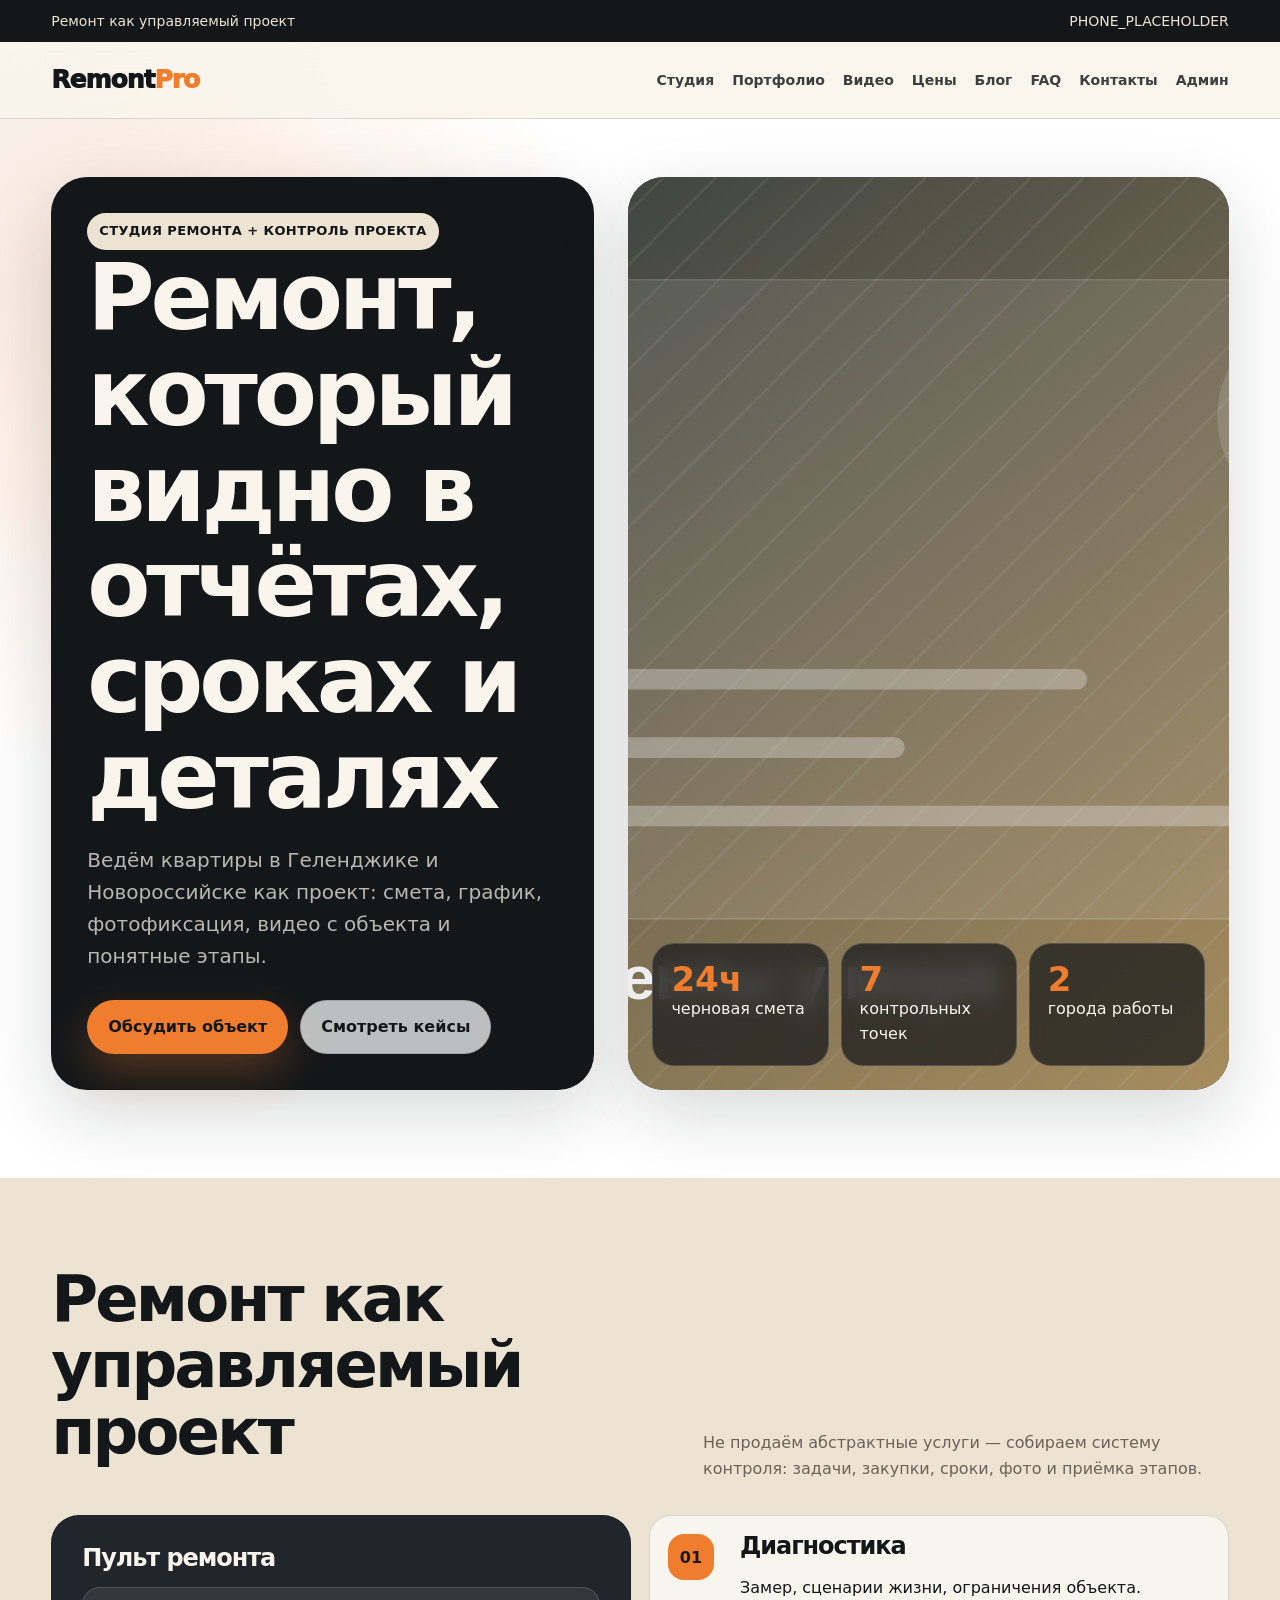
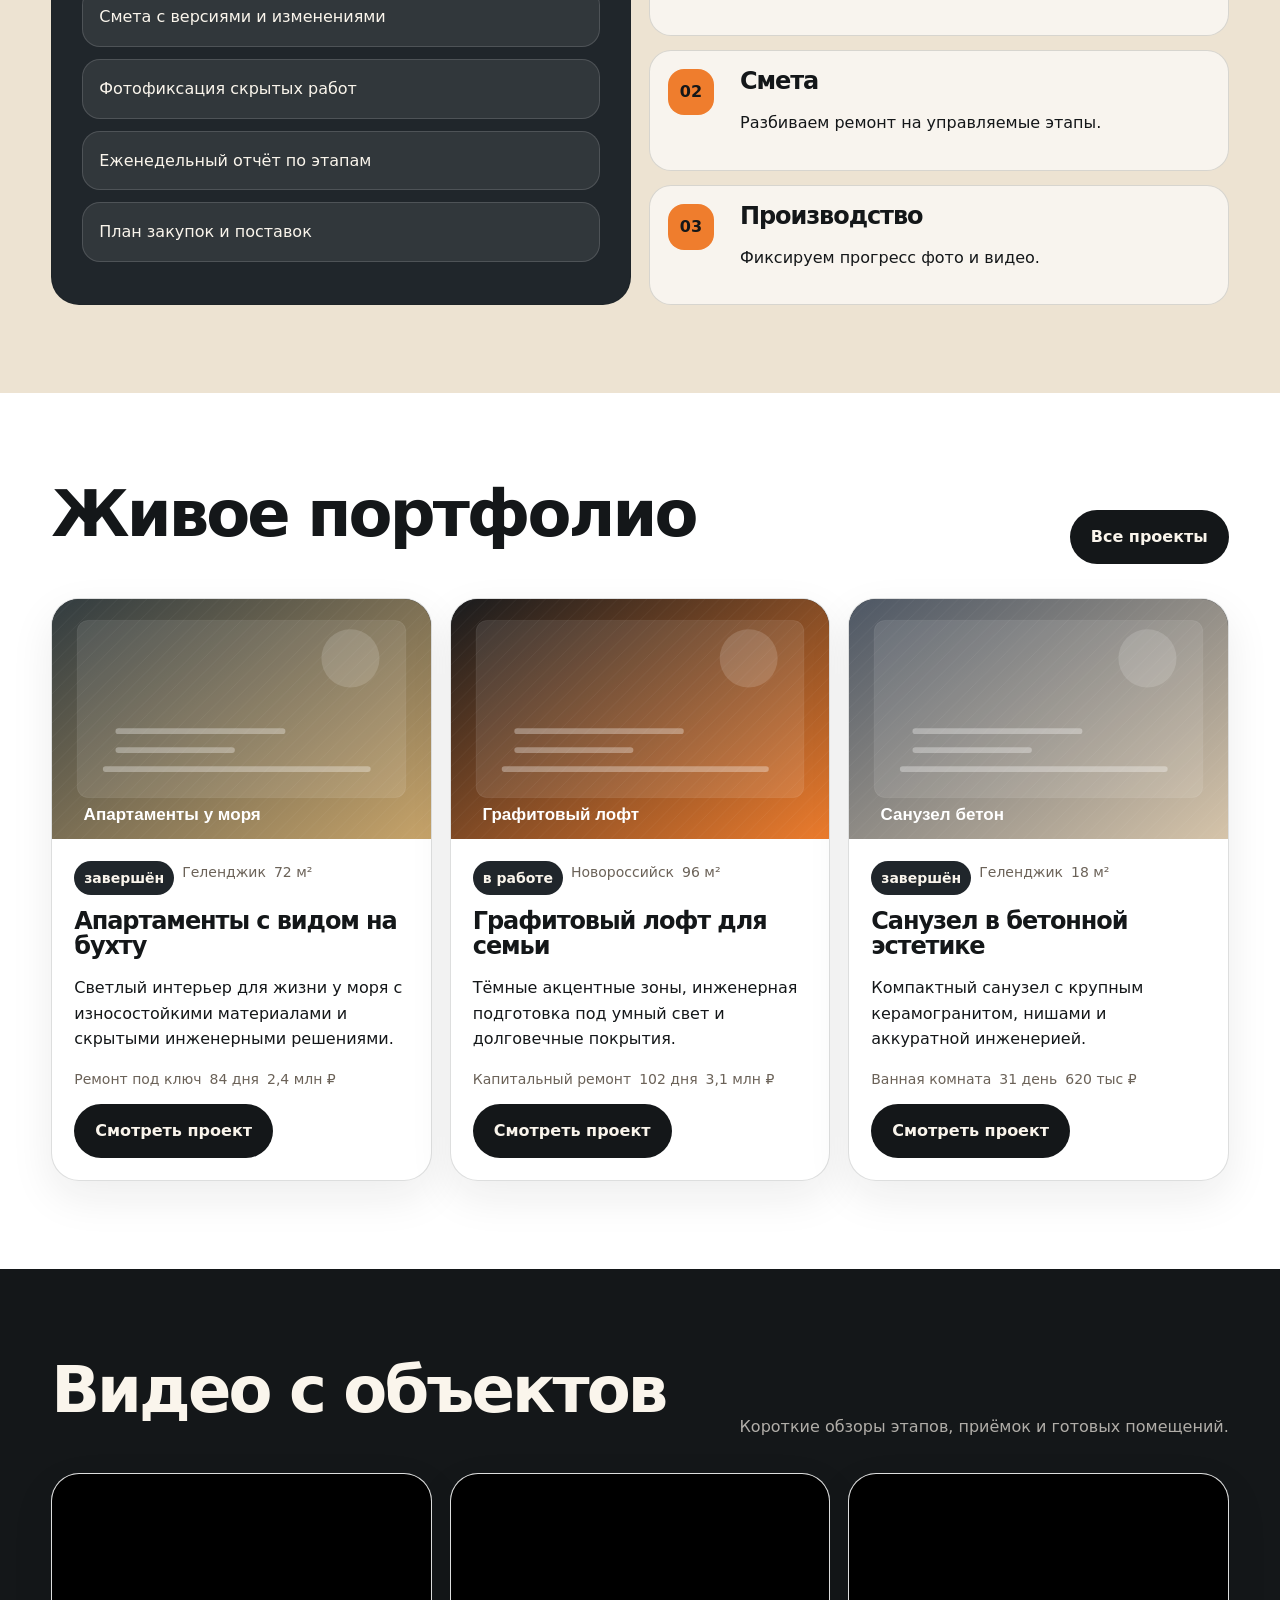
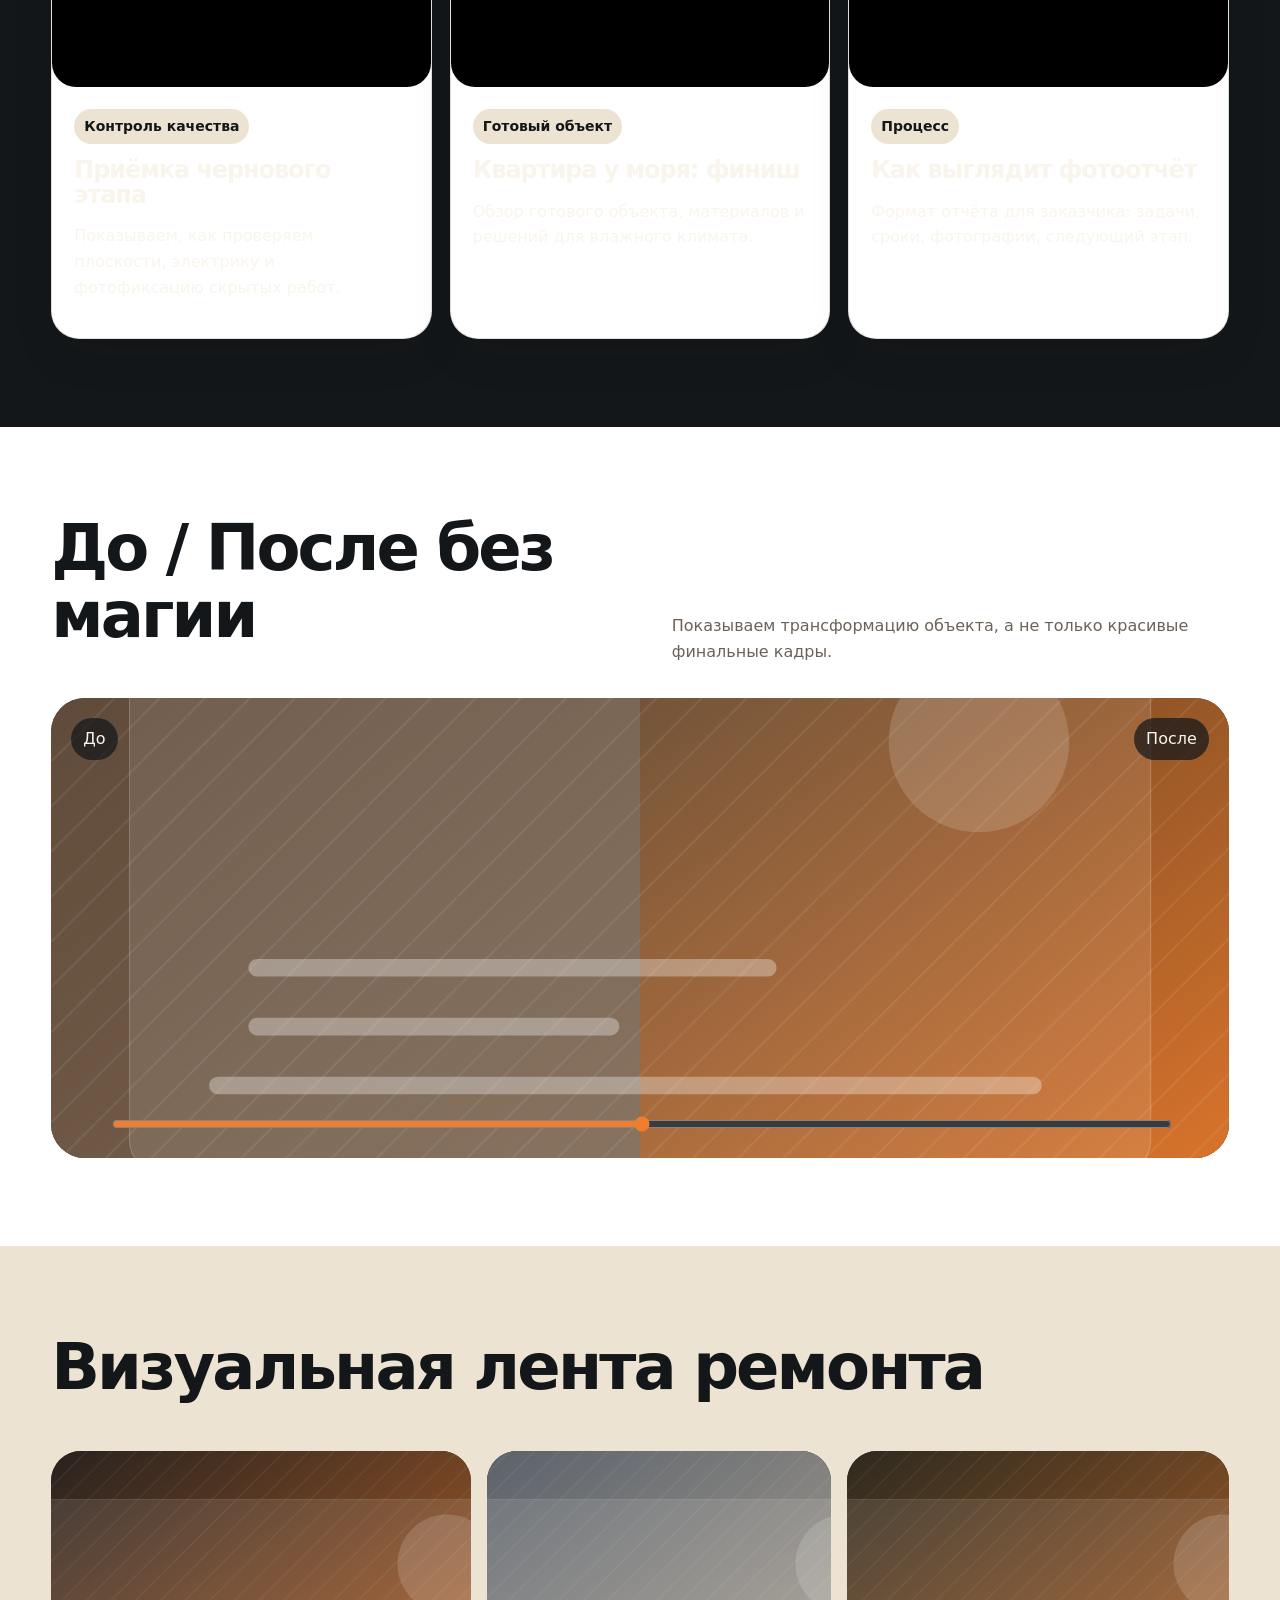
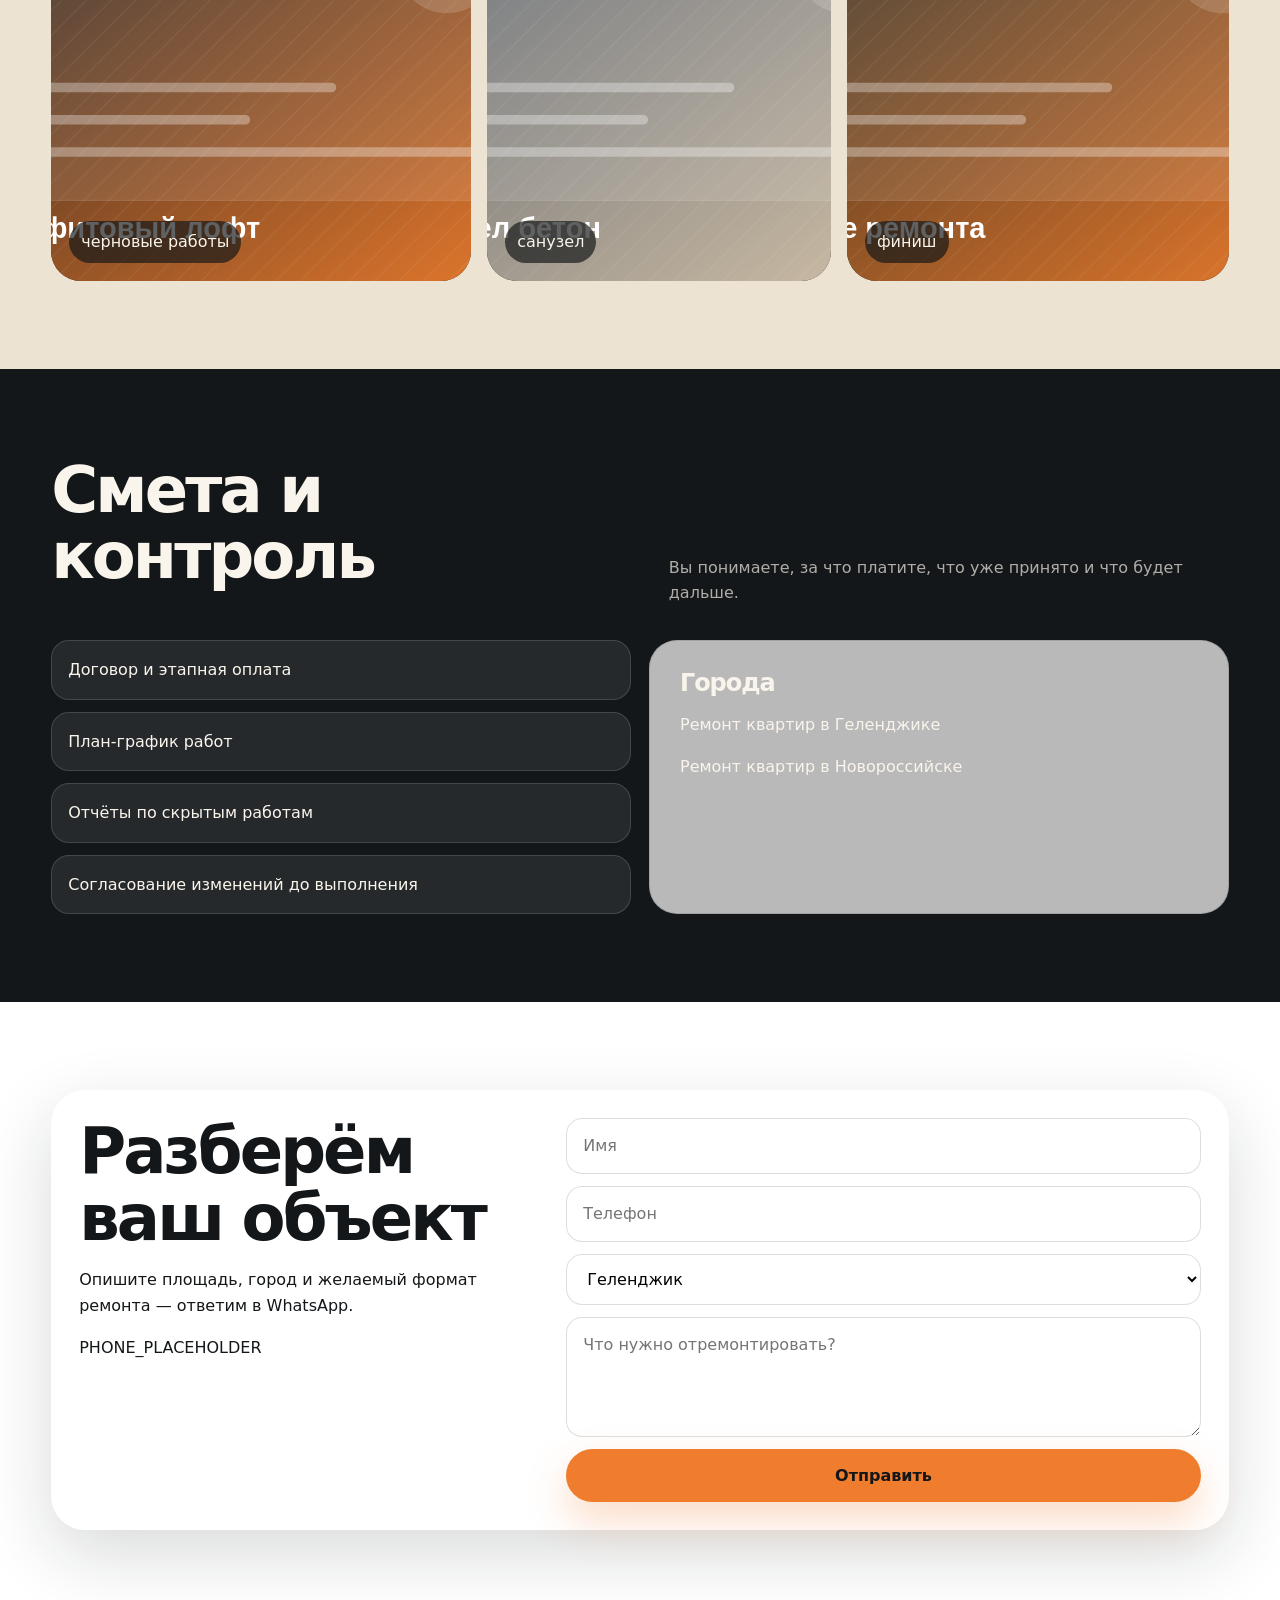
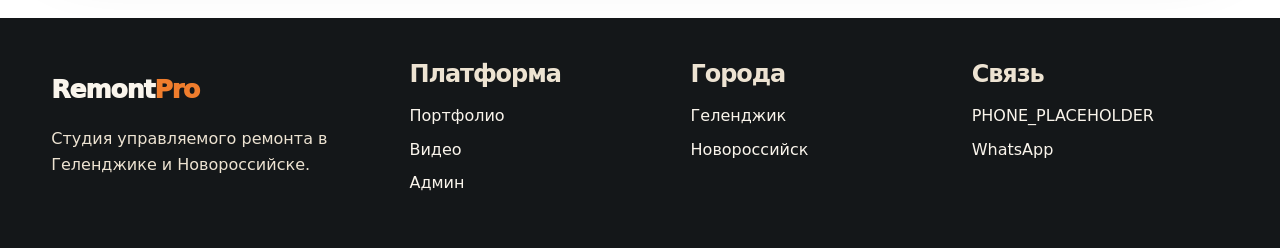
==== commit 53859b91: "Reimagine RemontPro as portfolio platform" ====
--- a/index.html
+++ b/index.html
@@ -4,25 +4,26 @@
     <meta charset="utf-8" />
     <meta name="viewport" content="width=device-width, initial-scale=1" />
     <title>
-      Ремонт квартир под ключ в Геленджике и Новороссийске — RemontPro
+      RemontPro — управляемый ремонт квартир в Геленджике и Новороссийске
     </title>
     <meta
       name="description"
-      content="RemontPro выполняет ремонт квартир, домов и коммерческих помещений под ключ в Геленджике и Новороссийске: смета, договор, поэтапная оплата, контроль качества."
-    />
+      content="Современная ремонтная студия RemontPro: портфолио, видео с объектов, контроль сроков, сметы и фотоотчёты."
+    />
+    <link rel="canonical" href="SITE_URL_PLACEHOLDER/" />
     <meta
       property="og:title"
-      content="Ремонт квартир под ключ в Геленджике и Новороссийске — RemontPro"
+      content="RemontPro — управляемый ремонт квартир в Геленджике и Новороссийске"
     />
     <meta
       property="og:description"
-      content="RemontPro выполняет ремонт квартир, домов и коммерческих помещений под ключ в Геленджике и Новороссийске: смета, договор, поэтапная оплата, контроль качества."
+      content="Современная ремонтная студия RemontPro: портфолио, видео с объектов, контроль сроков, сметы и фотоотчёты."
     />
     <meta property="og:type" content="website" />
-    <meta property="og:url" content="SITE_URL_PLACEHOLDER" />
+    <meta property="og:url" content="SITE_URL_PLACEHOLDER/" />
     <meta
       property="og:image"
-      content="SITE_URL_PLACEHOLDER/assets/images/hero-remont.svg"
+      content="SITE_URL_PLACEHOLDER/assets/images/project-coast.svg"
     />
     <link rel="stylesheet" href="assets/css/style.css" />
     <script type="application/ld+json">
@@ -30,360 +31,230 @@
         "@context": "https://schema.org",
         "@type": "LocalBusiness",
         "name": "RemontPro",
-        "description": "Ремонт квартир, домов и коммерческих помещений под ключ в Геленджике и Новороссийске",
+        "url": "SITE_URL_PLACEHOLDER",
+        "telephone": "PHONE_PLACEHOLDER",
         "areaServed": ["Геленджик", "Новороссийск"],
-        "telephone": "PLACEHOLDER_PHONE",
-        "url": "SITE_URL_PLACEHOLDER",
-        "priceRange": "₽₽₽",
-        "address": {
-          "@type": "PostalAddress",
-          "addressCountry": "RU",
-          "addressRegion": "Краснодарский край"
-        }
+        "priceRange": "₽₽₽"
       }
     </script>
   </head>
-  <body>
-    <div class="topbar">
-      <div class="container topbar__inner">
-        <span>Геленджик и Новороссийск • ремонт под ключ</span>
-        <a href="tel:PLACEHOLDER_PHONE">PLACEHOLDER_PHONE</a>
+  <body class="site-shell" data-root="">
+    <div class="topline">
+      <div class="container topline__inner">
+        <span>Ремонт как управляемый проект</span
+        ><a href="tel:PHONE_PLACEHOLDER">PHONE_PLACEHOLDER</a>
       </div>
     </div>
     <header class="header">
       <div class="container header__inner">
         <a class="logo" href="index.html">Remont<span>Pro</span></a>
-        <nav class="nav" aria-label="Основная навигация">
-          <a href="uslugi/">Услуги</a>
-          <a href="goroda/gelendzhik/">Геленджик</a>
-          <a href="goroda/novorossiysk/">Новороссийск</a>
+        <nav class="nav" aria-label="Навигация">
+          <a href="index.html">Студия</a>
           <a href="portfolio/">Портфолио</a>
+          <a href="videos/">Видео</a>
           <a href="prices/">Цены</a>
           <a href="blog/">Блог</a>
           <a href="faq/">FAQ</a>
           <a href="contacts/">Контакты</a>
+          <a href="admin/">Админ</a>
         </nav>
-        <button
-          class="burger"
-          type="button"
-          aria-label="Открыть меню"
-          aria-expanded="false"
-        >
-          ☰
-        </button>
+        <button class="burger" type="button" aria-expanded="false">Меню</button>
       </div>
     </header>
     <main>
-      <section class="hero">
-        <div class="container hero__grid">
-          <div>
-            <span class="eyebrow">Ремонт под ключ с гарантией</span>
-            <h1>Ремонт квартир под ключ в Геленджике и Новороссийске</h1>
-            <p class="lead">
-              Смета, договор, поэтапная оплата и контроль качества на каждом
-              этапе
-            </p>
-            <div class="hero__actions">
-              <a class="btn btn--primary" href="#contact"
-                >Рассчитать стоимость</a
+      <section class="hero-studio">
+        <div class="container hero-studio__grid">
+          <div class="hero-copy">
+            <div>
+              <span class="kicker">студия ремонта + контроль проекта</span>
+              <h1>Ремонт, который видно в отчётах, сроках и деталях</h1>
+              <p class="lead">
+                Ведём квартиры в Геленджике и Новороссийске как проект: смета,
+                график, фотофиксация, видео с объекта и понятные этапы.
+              </p>
+              <div class="hero-actions">
+                <a class="btn btn--accent" href="#lead">Обсудить объект</a
+                ><a class="btn btn--light" href="portfolio/">Смотреть кейсы</a>
+              </div>
+            </div>
+          </div>
+          <div class="hero-media">
+            <img
+              src="assets/images/project-coast.svg"
+              alt="Современный ремонт квартиры RemontPro"
+            />
+            <div class="hero-media__overlay">
+              <div class="metric"><b>24ч</b>черновая смета</div>
+              <div class="metric"><b>7</b>контрольных точек</div>
+              <div class="metric"><b>2</b>города работы</div>
+            </div>
+          </div>
+        </div>
+      </section>
+      <section class="section section--sand">
+        <div class="container">
+          <div class="section__head">
+            <h2>Ремонт как управляемый проект</h2>
+            <p>
+              Не продаём абстрактные услуги — собираем систему контроля: задачи,
+              закупки, сроки, фото и приёмка этапов.
+            </p>
+          </div>
+          <div class="project-system">
+            <div class="system-panel system-panel--dark">
+              <h3>Пульт ремонта</h3>
+              <ul class="board-list">
+                <li>Смета с версиями и изменениями</li>
+                <li>Фотофиксация скрытых работ</li>
+                <li>Еженедельный отчёт по этапам</li>
+                <li>План закупок и поставок</li>
+              </ul>
+            </div>
+            <div class="timeline">
+              <div class="timeline__item">
+                <div>
+                  <h3>Диагностика</h3>
+                  <p>Замер, сценарии жизни, ограничения объекта.</p>
+                </div>
+              </div>
+              <div class="timeline__item">
+                <div>
+                  <h3>Смета</h3>
+                  <p>Разбиваем ремонт на управляемые этапы.</p>
+                </div>
+              </div>
+              <div class="timeline__item">
+                <div>
+                  <h3>Производство</h3>
+                  <p>Фиксируем прогресс фото и видео.</p>
+                </div>
+              </div>
+            </div>
+          </div>
+        </div>
+      </section>
+      <section class="section">
+        <div class="container">
+          <div class="section__head">
+            <h2>Живое портфолио</h2>
+            <a class="btn btn--dark" href="portfolio/">Все проекты</a>
+          </div>
+          <div class="project-grid" data-projects data-projects-limit="3"></div>
+        </div>
+      </section>
+      <section class="section section--dark">
+        <div class="container">
+          <div class="section__head">
+            <h2>Видео с объектов</h2>
+            <p>Короткие обзоры этапов, приёмок и готовых помещений.</p>
+          </div>
+          <div class="video-grid" data-videos data-videos-limit="3"></div>
+        </div>
+      </section>
+      <section class="section">
+        <div class="container">
+          <div class="section__head">
+            <h2>До / После без магии</h2>
+            <p>
+              Показываем трансформацию объекта, а не только красивые финальные
+              кадры.
+            </p>
+          </div>
+          <div class="before-after">
+            <span class="before-after__label before-after__label--before"
+              >До</span
+            ><span class="before-after__label before-after__label--after"
+              >После</span
+            ><img
+              src="assets/images/before.svg"
+              alt="Квартира до ремонта"
+            /><img
+              class="before-after__after"
+              src="assets/images/after.svg"
+              alt="Квартира после ремонта"
+            /><input
+              type="range"
+              min="0"
+              max="100"
+              value="50"
+              aria-label="Сравнить до и после"
+            />
+          </div>
+        </div>
+      </section>
+      <section class="section section--sand">
+        <div class="container">
+          <div class="section__head"><h2>Визуальная лента ремонта</h2></div>
+          <div class="visual-feed">
+            <div class="feed-card feed-card--tall">
+              <img
+                src="assets/images/project-loft.svg"
+                alt="Черновой этап"
+              /><span>черновые работы</span>
+            </div>
+            <div class="feed-card">
+              <img
+                src="assets/images/project-bath.svg"
+                alt="Плиточные работы"
+              /><span>санузел</span>
+            </div>
+            <div class="feed-card feed-card--tall">
+              <img src="assets/images/after.svg" alt="Финальная отделка" /><span
+                >финиш</span
               >
-              <a
-                class="btn btn--orange"
-                href="https://wa.me/PLACEHOLDER_PHONE?text=%D0%97%D0%B4%D1%80%D0%B0%D0%B2%D1%81%D1%82%D0%B2%D1%83%D0%B9%D1%82%D0%B5%21%20%D0%A5%D0%BE%D1%87%D1%83%20%D1%80%D0%B0%D1%81%D1%81%D1%87%D0%B8%D1%82%D0%B0%D1%82%D1%8C%20%D1%81%D1%82%D0%BE%D0%B8%D0%BC%D0%BE%D1%81%D1%82%D1%8C%20%D1%80%D0%B5%D0%BC%D0%BE%D0%BD%D1%82%D0%B0."
-                data-whatsapp-link
-                >Написать в WhatsApp</a
-              >
-            </div>
-            <div class="hero__stats">
-              <div class="stat"><b>7+</b>лет опыта</div>
-              <div class="stat"><b>120+</b>объектов</div>
-              <div class="stat"><b>24 ч</b>на смету</div>
-            </div>
-          </div>
-          <div class="visual">
-            <div class="visual__box">
-              <h3>Замер, смета и план работ</h3>
+            </div>
+          </div>
+        </div>
+      </section>
+      <section class="section section--dark">
+        <div class="container">
+          <div class="section__head">
+            <h2>Смета и контроль</h2>
+            <p>
+              Вы понимаете, за что платите, что уже принято и что будет дальше.
+            </p>
+          </div>
+          <div class="control-board">
+            <ul class="board-list">
+              <li>Договор и этапная оплата</li>
+              <li>План-график работ</li>
+              <li>Отчёты по скрытым работам</li>
+              <li>Согласование изменений до выполнения</li>
+            </ul>
+            <div class="system-panel">
+              <h3>Города</h3>
               <p>
-                Оцениваем объект, фиксируем этапы и помогаем подобрать
-                материалы.
+                <a href="goroda/gelendzhik/">Ремонт квартир в Геленджике</a>
               </p>
-            </div>
-          </div>
-        </div>
-      </section>
-      <section class="section" id="services">
-        <div class="container">
-          <div class="section__head">
-            <div>
-              <span class="eyebrow">Услуги</span>
-              <h2>Выполняем все этапы ремонта</h2>
-            </div>
-            <p>
-              Берём на себя черновые, инженерные и финишные работы для квартир,
-              домов, офисов и коммерческих помещений.
-            </p>
-          </div>
-          <div class="grid grid--4">
-            <article class="card">
-              <div class="icon">🏠</div>
-              <h3>Ремонт квартир под ключ</h3>
-              <p>Полный цикл от демонтажа до чистовой отделки.</p>
-            </article>
-            <article class="card">
-              <div class="icon">🧱</div>
-              <h3>Капитальный ремонт</h3>
-              <p>Замена коммуникаций, выравнивание, перепланировка.</p>
-            </article>
-            <article class="card">
-              <div class="icon">🎨</div>
-              <h3>Косметический ремонт</h3>
-              <p>Быстрое обновление стен, потолков и покрытий.</p>
-            </article>
-            <article class="card">
-              <div class="icon">🚿</div>
-              <h3>Ремонт ванной комнаты</h3>
-              <p>Гидроизоляция, плитка, сантехника и мебель.</p>
-            </article>
-            <article class="card">
-              <div class="icon">⚡</div>
-              <h3>Электрика</h3>
-              <p>Проектирование, разводка, щиты, розетки и свет.</p>
-            </article>
-            <article class="card">
-              <div class="icon">🔧</div>
-              <h3>Сантехника</h3>
-              <p>Водоснабжение, канализация, коллекторы и монтаж.</p>
-            </article>
-            <article class="card">
-              <div class="icon">📐</div>
-              <h3>Штукатурка и стяжка</h3>
-              <p>Ровные основания для долговечной отделки.</p>
-            </article>
-            <article class="card">
-              <div class="icon">◼</div>
-              <h3>Укладка плитки</h3>
-              <p>Керамогранит, мозаика, сложные раскладки.</p>
-            </article>
-          </div>
-        </div>
-      </section>
-      <section class="section section--white">
-        <div class="container">
-          <div class="section__head">
-            <div>
-              <span class="eyebrow">Преимущества</span>
-              <h2>Прозрачный процесс без сюрпризов</h2>
-            </div>
-          </div>
-          <div class="grid grid--3">
-            <div class="card">
-              <h3>Работаем по договору</h3>
-              <p>Фиксируем объём, сроки и ответственность сторон.</p>
-            </div>
-            <div class="card">
-              <h3>Составляем понятную смету</h3>
-              <p>Показываем работы и материалы без скрытых строк.</p>
-            </div>
-            <div class="card">
-              <h3>Фотоотчёты по этапам</h3>
-              <p>Вы видите прогресс даже дистанционно.</p>
-            </div>
-            <div class="card">
-              <h3>Поэтапная оплата</h3>
-              <p>Оплачиваете выполненный и принятый этап.</p>
-            </div>
-            <div class="card">
-              <h3>Помогаем с материалами</h3>
-              <p>Подбираем оптимальные решения и поставщиков.</p>
-            </div>
-            <div class="card">
-              <h3>Соблюдаем сроки</h3>
-              <p>Планируем работы и контролируем график бригад.</p>
-            </div>
-          </div>
-        </div>
-      </section>
-      <section class="section">
-        <div class="container">
-          <div class="section__head">
-            <div>
-              <span class="eyebrow">Города</span>
-              <h2>Работаем на побережье</h2>
-            </div>
-          </div>
-          <div class="grid grid--2">
-            <a class="city" href="goroda/gelendzhik/"
-              ><h3>Ремонт квартир в Геленджике</h3>
-              <p>Квартиры в новостройках, вторичка, апартаменты и дома.</p></a
-            >
-            <a class="city" href="goroda/novorossiysk/"
-              ><h3>Ремонт квартир в Новороссийске</h3>
-              <p>Комплексные ремонты жилых и коммерческих объектов.</p></a
-            >
-          </div>
-        </div>
-      </section>
-      <section class="section section--white" id="portfolio">
-        <div class="container">
-          <div class="section__head">
-            <div>
-              <span class="eyebrow">Портфолио</span>
-              <h2>Примеры выполненных проектов</h2>
-            </div>
-            <a class="btn btn--ghost" href="portfolio/">Все проекты</a>
-          </div>
-          <div class="grid grid--3">
-            <article class="project">
-              <div class="project__image">72 м² • Геленджик</div>
-              <h3>Евро-двухкомнатная квартира</h3>
-              <p>Капитальный ремонт с заменой электрики и сантехники.</p>
-            </article>
-            <article class="project">
-              <div class="project__image">110 м² • Новороссийск</div>
-              <h3>Дом для семьи</h3>
-              <p>Черновые работы, плитка, покраска, инженерия.</p>
-            </article>
-            <article class="project">
-              <div class="project__image">46 м² • Геленджик</div>
-              <h3>Апартаменты у моря</h3>
-              <p>Ремонт под сдачу с практичными материалами.</p>
-            </article>
-          </div>
-        </div>
-      </section>
-      <section class="section" id="prices">
-        <div class="container">
-          <div class="section__head">
-            <div>
-              <span class="eyebrow">Цены</span>
-              <h2>Ориентиры по стоимости</h2>
-            </div>
-            <p>
-              Точная цена зависит от состояния объекта, дизайн-проекта,
-              материалов и сроков.
-            </p>
-          </div>
-          <div class="grid grid--4">
-            <div class="price-card">
-              <h3>Косметический ремонт</h3>
-              <strong>от 8 000 ₽/м²</strong>
-              <p>Обновление отделки без сложных черновых работ.</p>
-            </div>
-            <div class="price-card">
-              <h3>Капитальный ремонт</h3>
-              <strong>от 15 000 ₽/м²</strong>
-              <p>Полная подготовка помещения и коммуникаций.</p>
-            </div>
-            <div class="price-card">
-              <h3>Ремонт под ключ</h3>
-              <strong>от 20 000 ₽/м²</strong>
-              <p>Комплекс работ до готового результата.</p>
-            </div>
-            <div class="price-card">
-              <h3>Дизайнерский ремонт</h3>
-              <strong>от 30 000 ₽/м²</strong>
-              <p>Сложные решения, премиальные материалы.</p>
-            </div>
-          </div>
-        </div>
-      </section>
-      <section class="section section--white" id="faq">
-        <div class="container">
-          <div class="section__head">
-            <div>
-              <span class="eyebrow">FAQ</span>
-              <h2>Частые вопросы</h2>
-            </div>
-            <a class="btn btn--ghost" href="faq/">Все вопросы</a>
-          </div>
-          <div class="grid">
-            <div class="faq-item is-open">
-              <button class="faq-question" type="button" aria-expanded="true">
-                Можно ли сделать смету до начала работ?<span>+</span>
-              </button>
-              <div class="faq-answer">
-                Да, после замера и уточнения пожеланий составляем подробную
-                смету по этапам.
-              </div>
-            </div>
-            <div class="faq-item">
-              <button class="faq-question" type="button" aria-expanded="false">
-                Работаете ли по договору?<span>+</span>
-              </button>
-              <div class="faq-answer">
-                Да, договор фиксирует объём работ, сроки, порядок оплаты и
-                гарантии.
-              </div>
-            </div>
-            <div class="faq-item">
-              <button class="faq-question" type="button" aria-expanded="false">
-                Можно контролировать ремонт дистанционно?<span>+</span>
-              </button>
-              <div class="faq-answer">
-                Да, отправляем фотоотчёты и согласовываем ключевые решения в
-                мессенджере.
-              </div>
-            </div>
-          </div>
-        </div>
-      </section>
-      <section class="section contact" id="contact">
-        <div class="container">
-          <div class="section__head">
-            <div>
-              <span class="eyebrow">Заявка</span>
-              <h2>Рассчитаем стоимость вашего ремонта</h2>
-            </div>
-            <p>
-              Оставьте контакты — уточним задачу, предложим ближайшее время
-              замера и подготовим смету.
-            </p>
-          </div>
-          <div class="contact__grid">
-            <div>
-              <h3>Связаться напрямую</h3>
-              <p><a href="tel:PLACEHOLDER_PHONE">PLACEHOLDER_PHONE</a></p>
               <p>
-                <a
-                  href="https://wa.me/PLACEHOLDER_PHONE?text=%D0%97%D0%B4%D1%80%D0%B0%D0%B2%D1%81%D1%82%D0%B2%D1%83%D0%B9%D1%82%D0%B5%21%20%D0%A5%D0%BE%D1%87%D1%83%20%D1%80%D0%B0%D1%81%D1%81%D1%87%D0%B8%D1%82%D0%B0%D1%82%D1%8C%20%D1%81%D1%82%D0%BE%D0%B8%D0%BC%D0%BE%D1%81%D1%82%D1%8C%20%D1%80%D0%B5%D0%BC%D0%BE%D0%BD%D1%82%D0%B0."
-                  data-whatsapp-link
-                  >WhatsApp: PLACEHOLDER_PHONE</a
+                <a href="goroda/novorossiysk/"
+                  >Ремонт квартир в Новороссийске</a
                 >
               </p>
-              <p>
-                Геленджик, Новороссийск и ближайшие районы Краснодарского края.
-              </p>
-            </div>
-            <div class="contact__panel">
-              <form class="form" data-lead-form>
-                <input
-                  type="text"
-                  name="name"
-                  placeholder="Ваше имя"
-                  required
-                /><input
-                  type="tel"
-                  name="phone"
-                  placeholder="Телефон"
-                  required
-                /><select name="city">
-                  <option>Геленджик</option>
-                  <option>Новороссийск</option>
-                  <option>Другой город рядом</option></select
-                ><textarea
-                  name="message"
-                  placeholder="Опишите объект: площадь, тип ремонта, сроки"
-                ></textarea
-                ><button class="btn btn--primary" type="submit">
-                  Отправить заявку
-                </button>
-                <p class="note">
-                  Нажимая кнопку, вы соглашаетесь на обработку персональных
-                  данных.
-                </p>
-              </form>
-            </div>
-          </div>
+            </div>
+          </div>
+        </div>
+      </section>
+      <section class="section" id="lead">
+        <div class="container contact-panel">
+          <div>
+            <h2>Разберём ваш объект</h2>
+            <p>
+              Опишите площадь, город и желаемый формат ремонта — ответим в
+              WhatsApp.
+            </p>
+            <p><a href="tel:PHONE_PLACEHOLDER">PHONE_PLACEHOLDER</a></p>
+          </div>
+          <form class="form" data-lead-form>
+            <input required placeholder="Имя" /><input
+              required
+              placeholder="Телефон"
+            /><select>
+              <option>Геленджик</option>
+              <option>Новороссийск</option></select
+            ><textarea placeholder="Что нужно отремонтировать?"></textarea
+            ><button class="btn btn--accent">Отправить</button>
+          </form>
         </div>
       </section>
     </main>
@@ -391,31 +262,26 @@
       <div class="container footer__grid">
         <div>
           <a class="logo" href="index.html">Remont<span>Pro</span></a>
-          <p>
-            Ремонт квартир, домов и коммерческих помещений под ключ в Геленджике
-            и Новороссийске.
-          </p>
-        </div>
-        <div>
-          <h3>Разделы</h3>
-          <a href="uslugi/">Услуги</a>
-          <a href="prices/">Цены</a>
-          <a href="portfolio/">Портфолио</a>
+          <p>Студия управляемого ремонта в Геленджике и Новороссийске.</p>
+        </div>
+        <div>
+          <h3>Платформа</h3>
+          <a href="portfolio/">Портфолио</a><a href="videos/">Видео</a
+          ><a href="admin/">Админ</a>
         </div>
         <div>
           <h3>Города</h3>
-          <a href="goroda/gelendzhik/">Геленджик</a>
-          <a href="goroda/novorossiysk/">Новороссийск</a>
-        </div>
-        <div>
-          <h3>Контакты</h3>
-          <a href="tel:PLACEHOLDER_PHONE">PLACEHOLDER_PHONE</a>
-          <a
-            href="https://wa.me/PLACEHOLDER_PHONE?text=%D0%97%D0%B4%D1%80%D0%B0%D0%B2%D1%81%D1%82%D0%B2%D1%83%D0%B9%D1%82%D0%B5%21%20%D0%A5%D0%BE%D1%87%D1%83%20%D1%80%D0%B0%D1%81%D1%81%D1%87%D0%B8%D1%82%D0%B0%D1%82%D1%8C%20%D1%81%D1%82%D0%BE%D0%B8%D0%BC%D0%BE%D1%81%D1%82%D1%8C%20%D1%80%D0%B5%D0%BC%D0%BE%D0%BD%D1%82%D0%B0."
+          <a href="goroda/gelendzhik/">Геленджик</a
+          ><a href="goroda/novorossiysk/">Новороссийск</a>
+        </div>
+        <div>
+          <h3>Связь</h3>
+          <a href="tel:PHONE_PLACEHOLDER">PHONE_PLACEHOLDER</a
+          ><a
+            href="https://wa.me/PHONE_PLACEHOLDER?text=%D0%97%D0%B0%D1%8F%D0%B2%D0%BA%D0%B0"
             data-whatsapp-link
             >WhatsApp</a
           >
-          <a href="contacts/">Контакты</a>
         </div>
       </div>
     </footer>
--- a/assets/css/style.css
+++ b/assets/css/style.css
@@ -1,581 +1,738 @@
 :root {
-  --bg: #f7f9fc;
-  --surface: #ffffff;
-  --text: #1d2633;
-  --muted: #64748b;
-  --graphite: #263241;
-  --blue: #1f6feb;
-  --orange: #f97316;
-  --line: #e2e8f0;
-  --shadow: 0 18px 45px rgba(15, 23, 42, 0.1);
-  --radius: 22px;
+  --ink: #141719;
+  --graphite: #20262b;
+  --graphite-2: #30383d;
+  --sand: #ede3d2;
+  --sand-2: #faf5ec;
+  --clay: #ef7d2d;
+  --copper: #c98f55;
+  --line: rgba(20, 23, 25, 0.14);
+  --muted: #6b6258;
+  --white: #ffffff;
+  --radius: 28px;
+  --shadow: 0 24px 70px rgba(20, 23, 25, 0.16);
 }
 
 * {
   box-sizing: border-box;
 }
-
 html {
   scroll-behavior: smooth;
 }
-
 body {
   margin: 0;
   font-family:
     Inter,
+    Manrope,
     system-ui,
     -apple-system,
-    BlinkMacSystemFont,
     "Segoe UI",
     Arial,
     sans-serif;
-  color: var(--text);
-  background: var(--bg);
+  color: var(--ink);
+  background: var(--sand-2);
   line-height: 1.6;
 }
-
 a {
   color: inherit;
   text-decoration: none;
 }
-
-img,
-svg {
+img {
   display: block;
   max-width: 100%;
 }
-
+button,
+input,
+textarea,
+select {
+  font: inherit;
+}
 .container {
-  width: min(1180px, 92%);
+  width: min(1200px, 92vw);
   margin-inline: auto;
 }
 
-.topbar {
-  background: #101827;
-  color: #dbeafe;
+.site-shell {
+  background:
+    radial-gradient(
+      circle at 12% 5%,
+      rgba(239, 125, 45, 0.18),
+      transparent 28rem
+    ),
+    linear-gradient(135deg, rgba(20, 23, 25, 0.04), transparent 20rem);
+}
+.topline {
+  padding: 10px 0;
+  color: var(--sand);
+  background: var(--ink);
   font-size: 14px;
 }
-
-.topbar__inner {
+.topline__inner,
+.header__inner {
   display: flex;
-  flex-wrap: wrap;
-  gap: 16px;
+  align-items: center;
   justify-content: space-between;
-  padding: 9px 0;
-}
-
+  gap: 20px;
+}
 .header {
   position: sticky;
   top: 0;
-  z-index: 10;
-  background: rgba(255, 255, 255, 0.94);
+  z-index: 20;
+  background: rgba(250, 245, 236, 0.86);
   border-bottom: 1px solid var(--line);
-  backdrop-filter: blur(16px);
-}
-
+  backdrop-filter: blur(18px);
+}
 .header__inner {
-  display: flex;
-  gap: 24px;
-  align-items: center;
-  justify-content: space-between;
-  padding: 16px 0;
-}
-
+  padding: 18px 0;
+}
 .logo {
-  font-size: 24px;
-  font-weight: 900;
-  color: var(--graphite);
-}
-
+  font-size: 25px;
+  font-weight: 950;
+  letter-spacing: -0.04em;
+}
 .logo span {
-  color: var(--orange);
-}
-
+  color: var(--clay);
+}
 .nav {
   display: flex;
-  gap: 22px;
   align-items: center;
-  font-size: 15px;
-  font-weight: 700;
-}
-
+  gap: 18px;
+  font-weight: 760;
+  font-size: 14px;
+}
+.nav a {
+  opacity: 0.82;
+}
 .nav a:hover {
-  color: var(--blue);
-}
-
+  opacity: 1;
+  color: var(--clay);
+}
 .burger {
   display: none;
-  padding: 10px 12px;
-  color: #ffffff;
+  border: 0;
+  border-radius: 999px;
+  padding: 10px 14px;
+  color: var(--sand);
+  background: var(--ink);
   cursor: pointer;
-  background: var(--graphite);
-  border: 0;
-  border-radius: 12px;
 }
 
 .btn {
   display: inline-flex;
-  gap: 10px;
   align-items: center;
   justify-content: center;
-  padding: 14px 22px;
-  font-weight: 800;
+  gap: 10px;
+  min-height: 50px;
+  padding: 13px 20px;
+  border-radius: 999px;
+  border: 1px solid transparent;
+  font-weight: 850;
   cursor: pointer;
-  border: 0;
-  border-radius: 14px;
-  transition:
-    transform 0.2s ease,
-    box-shadow 0.2s ease;
-}
-
+  transition: 0.2s ease;
+}
 .btn:hover {
   transform: translateY(-2px);
 }
-
-.btn--primary {
-  color: #ffffff;
-  background: var(--blue);
-  box-shadow: 0 12px 28px rgba(31, 111, 235, 0.25);
-}
-
-.btn--orange {
-  color: #ffffff;
-  background: var(--orange);
-}
-
-.btn--ghost {
-  color: var(--blue);
-  background: #ffffff;
-  border: 1px solid #bfdbfe;
-}
-
-.hero {
-  position: relative;
-  overflow: hidden;
-  background: linear-gradient(135deg, #eef6ff 0%, #ffffff 50%, #fff7ed 100%);
-}
-
-.hero::before {
-  position: absolute;
-  right: -10%;
-  bottom: -35%;
-  width: 520px;
-  height: 520px;
-  content: "";
-  background: rgba(31, 111, 235, 0.12);
-  border-radius: 50%;
-}
-
-.hero__grid {
-  display: grid;
-  grid-template-columns: 1.1fr 0.9fr;
-  gap: 44px;
-  align-items: center;
-  padding: 82px 0;
-}
-
-.eyebrow {
+.btn--accent {
+  color: var(--ink);
+  background: var(--clay);
+  box-shadow: 0 18px 40px rgba(239, 125, 45, 0.28);
+}
+.btn--dark {
+  color: var(--sand-2);
+  background: var(--ink);
+}
+.btn--light {
+  color: var(--ink);
+  background: rgba(255, 255, 255, 0.72);
+  border-color: var(--line);
+}
+
+.hero-studio {
+  padding: 58px 0 88px;
+}
+.hero-studio__grid {
+  display: grid;
+  grid-template-columns: 0.95fr 1.05fr;
+  gap: 34px;
+  align-items: stretch;
+}
+.hero-copy {
+  display: flex;
+  flex-direction: column;
+  justify-content: space-between;
+  min-height: 620px;
+  padding: 36px;
+  color: var(--sand-2);
+  background: var(--ink);
+  border-radius: 36px;
+  box-shadow: var(--shadow);
+}
+.kicker {
   display: inline-flex;
-  padding: 7px 13px;
-  font-size: 14px;
-  font-weight: 800;
-  color: #1d4ed8;
-  background: #dbeafe;
+  width: fit-content;
+  padding: 8px 12px;
   border-radius: 999px;
-}
-
+  color: var(--ink);
+  background: var(--sand);
+  font-size: 13px;
+  font-weight: 850;
+  letter-spacing: 0.03em;
+  text-transform: uppercase;
+}
 h1,
 h2,
 h3 {
   margin: 0 0 16px;
-  line-height: 1.15;
-}
-
+  line-height: 1.04;
+  letter-spacing: -0.045em;
+}
 h1 {
-  font-size: clamp(38px, 6vw, 68px);
-  letter-spacing: -0.04em;
-}
-
+  font-size: clamp(44px, 7.5vw, 92px);
+}
 h2 {
-  font-size: clamp(30px, 4vw, 46px);
-  letter-spacing: -0.03em;
-}
-
+  font-size: clamp(34px, 5vw, 64px);
+}
 h3 {
-  font-size: 22px;
-}
-
+  font-size: 24px;
+}
 .lead {
-  max-width: 720px;
+  max-width: 740px;
+  color: rgba(20, 23, 25, 0.68);
   font-size: 20px;
-  color: var(--muted);
-}
-
-.hero__actions {
+}
+.hero-copy .lead {
+  color: rgba(250, 245, 236, 0.72);
+}
+.hero-actions {
   display: flex;
   flex-wrap: wrap;
-  gap: 14px;
-  margin: 30px 0;
-}
-
-.hero__stats {
+  gap: 12px;
+  margin-top: 28px;
+}
+.hero-media {
+  position: relative;
+  min-height: 620px;
+  overflow: hidden;
+  border-radius: 36px;
+  background: var(--graphite);
+  box-shadow: var(--shadow);
+}
+.hero-media img {
+  width: 100%;
+  height: 100%;
+  object-fit: cover;
+  opacity: 0.92;
+}
+.hero-media__overlay {
+  position: absolute;
+  inset: auto 24px 24px;
   display: grid;
   grid-template-columns: repeat(3, 1fr);
   gap: 12px;
-  margin-top: 28px;
-}
-
-.stat,
-.card,
-.price-card,
-.project,
-.faq-item,
-.contact__panel,
-.table-wrap,
-.article-card {
-  background: var(--surface);
+}
+.metric {
+  padding: 18px;
+  color: var(--sand-2);
+  background: rgba(20, 23, 25, 0.72);
+  border: 1px solid rgba(255, 255, 255, 0.16);
+  border-radius: 22px;
+  backdrop-filter: blur(12px);
+}
+.metric b {
+  display: block;
+  color: var(--clay);
+  font-size: 34px;
+  line-height: 1;
+}
+
+.section {
+  padding: 88px 0;
+}
+.section--dark {
+  color: var(--sand-2);
+  background: var(--ink);
+}
+.section--sand {
+  background: var(--sand);
+}
+.section__head {
+  display: flex;
+  justify-content: space-between;
+  align-items: end;
+  gap: 28px;
+  margin-bottom: 34px;
+}
+.section__head p {
+  max-width: 560px;
+  margin: 0;
+  color: var(--muted);
+}
+.section--dark .section__head p {
+  color: rgba(250, 245, 236, 0.68);
+}
+
+.project-system {
+  display: grid;
+  grid-template-columns: 1fr 1fr;
+  gap: 18px;
+}
+.system-panel {
+  padding: 30px;
+  min-height: 260px;
+  border-radius: var(--radius);
+  background: rgba(255, 255, 255, 0.7);
+  border: 1px solid var(--line);
+}
+.system-panel--dark {
+  color: var(--sand-2);
+  background: var(--graphite);
+}
+.timeline {
+  display: grid;
+  gap: 14px;
+  counter-reset: step;
+}
+.timeline__item {
+  display: grid;
+  grid-template-columns: 58px 1fr;
+  gap: 14px;
+  align-items: start;
+  padding: 18px;
+  background: rgba(255, 255, 255, 0.62);
+  border: 1px solid var(--line);
+  border-radius: 22px;
+}
+.timeline__item::before {
+  counter-increment: step;
+  content: counter(step, decimal-leading-zero);
+  display: grid;
+  place-items: center;
+  width: 46px;
+  height: 46px;
+  border-radius: 16px;
+  color: var(--ink);
+  background: var(--clay);
+  font-weight: 900;
+}
+
+.visual-feed {
+  display: grid;
+  grid-template-columns: 1.1fr 0.9fr 1fr;
+  gap: 16px;
+}
+.feed-card {
+  position: relative;
+  min-height: 280px;
+  overflow: hidden;
+  border-radius: 30px;
+  background: var(--graphite);
+}
+.feed-card img {
+  width: 100%;
+  height: 100%;
+  object-fit: cover;
+}
+.feed-card span {
+  position: absolute;
+  left: 18px;
+  bottom: 18px;
+  padding: 8px 12px;
+  color: var(--sand-2);
+  background: rgba(20, 23, 25, 0.68);
+  border-radius: 999px;
+}
+.feed-card--tall {
+  min-height: 430px;
+}
+
+.project-grid,
+.video-grid,
+.article-grid,
+.city-grid {
+  display: grid;
+  grid-template-columns: repeat(3, 1fr);
+  gap: 18px;
+}
+.project-card,
+.video-card,
+.article-card,
+.city-card,
+.admin-card {
+  overflow: hidden;
+  background: var(--white);
   border: 1px solid var(--line);
   border-radius: var(--radius);
-  box-shadow: var(--shadow);
-}
-
-.stat {
-  padding: 18px;
-}
-
-.stat b {
-  display: block;
-  font-size: 28px;
-  color: var(--blue);
-}
-
-.visual {
+  box-shadow: 0 16px 44px rgba(20, 23, 25, 0.08);
+}
+.project-card__image,
+.video-card__preview {
+  width: 100%;
+  height: 240px;
+  object-fit: cover;
+  background: var(--graphite);
+}
+.project-card__body,
+.video-card__body,
+.article-card,
+.city-card,
+.admin-card {
+  padding: 22px;
+}
+.meta {
   display: flex;
-  align-items: end;
-  min-height: 430px;
-  padding: 26px;
-  color: #ffffff;
-  background:
-    linear-gradient(160deg, rgba(16, 24, 39, 0.88), rgba(31, 111, 235, 0.82)),
-    url("../images/hero-remont.svg") center / cover;
+  flex-wrap: wrap;
+  gap: 8px;
+  margin: 0 0 14px;
+  color: var(--muted);
+  font-size: 14px;
+}
+.pill {
+  display: inline-flex;
+  padding: 6px 10px;
+  border-radius: 999px;
+  color: var(--ink);
+  background: var(--sand);
+  font-weight: 800;
+}
+.status {
+  color: var(--sand-2);
+  background: var(--graphite);
+}
+
+.video-frame {
+  position: relative;
+  overflow: hidden;
+  aspect-ratio: 16 / 9;
+  border-radius: 24px;
+  background: #000;
+}
+.video-frame iframe {
+  width: 100%;
+  height: 100%;
+  border: 0;
+}
+.before-after {
+  position: relative;
+  overflow: hidden;
+  min-height: 460px;
   border-radius: 34px;
-  box-shadow: var(--shadow);
-}
-
-.visual__box {
-  padding: 22px;
-  background: rgba(255, 255, 255, 0.12);
-  border: 1px solid rgba(255, 255, 255, 0.25);
-  border-radius: 22px;
-  backdrop-filter: blur(8px);
-}
-
-.section {
-  padding: 82px 0;
-}
-
-.section--white {
-  background: #ffffff;
-}
-
-.section__head {
-  display: flex;
-  gap: 24px;
-  align-items: end;
-  justify-content: space-between;
-  margin-bottom: 32px;
-}
-
-.section__head p {
-  max-width: 620px;
+  background: var(--graphite);
+}
+.before-after img {
+  position: absolute;
+  inset: 0;
+  width: 100%;
+  height: 100%;
+  object-fit: cover;
+}
+.before-after__after {
+  clip-path: inset(0 0 0 50%);
+}
+.before-after input {
+  position: absolute;
+  left: 5%;
+  right: 5%;
+  bottom: 24px;
+  z-index: 2;
+  width: 90%;
+  accent-color: var(--clay);
+}
+.before-after__label {
+  position: absolute;
+  top: 20px;
+  z-index: 2;
+  padding: 8px 12px;
+  color: var(--sand-2);
+  background: rgba(20, 23, 25, 0.72);
+  border-radius: 999px;
+}
+.before-after__label--before {
+  left: 20px;
+}
+.before-after__label--after {
+  right: 20px;
+}
+
+.control-board {
+  display: grid;
+  grid-template-columns: 1fr 1fr;
+  gap: 18px;
+}
+.board-list {
+  display: grid;
+  gap: 12px;
+  padding: 0;
   margin: 0;
-  color: var(--muted);
-}
-
-.grid {
-  display: grid;
-  gap: 18px;
-}
-
-.grid--4 {
-  grid-template-columns: repeat(4, 1fr);
-}
-
-.grid--3 {
-  grid-template-columns: repeat(3, 1fr);
-}
-
-.grid--2 {
-  grid-template-columns: repeat(2, 1fr);
-}
-
-.card,
-.price-card,
-.project,
-.article-card {
-  padding: 24px;
-}
-
-.icon {
-  display: grid;
-  width: 46px;
-  height: 46px;
-  margin-bottom: 18px;
-  font-size: 24px;
-  color: var(--blue);
-  background: #eff6ff;
-  border-radius: 14px;
-  place-items: center;
-}
-
-.card p,
-.project p,
-.price-card p,
-.article-card p {
-  margin: 0;
-  color: var(--muted);
-}
-
-.city {
-  min-height: 210px;
-  padding: 30px;
-  color: #ffffff;
-  background: linear-gradient(135deg, #172033, #263241);
-  border-radius: var(--radius);
-}
-
-.city p {
-  color: #cbd5e1;
-}
-
-.project__image {
-  display: grid;
-  height: 190px;
-  margin-bottom: 20px;
-  font-weight: 900;
-  color: #334155;
-  background: linear-gradient(135deg, #dbeafe, #fed7aa);
+  list-style: none;
+}
+.board-list li {
+  padding: 16px;
+  color: var(--sand-2);
+  background: rgba(255, 255, 255, 0.08);
+  border: 1px solid rgba(255, 255, 255, 0.14);
   border-radius: 18px;
-  place-items: center;
-}
-
-.price-card strong {
-  font-size: 30px;
-  color: var(--orange);
-}
-
-.table-wrap {
-  overflow: auto;
-}
-
-.price-table {
-  width: 100%;
-  min-width: 720px;
-  border-collapse: collapse;
-}
-
-.price-table th,
-.price-table td {
-  padding: 18px 20px;
-  text-align: left;
-  border-bottom: 1px solid var(--line);
-}
-
-.price-table th {
-  color: #ffffff;
-  background: var(--graphite);
-}
-
-.price-table tr:last-child td {
-  border-bottom: 0;
-}
-
-.faq-item {
-  overflow: hidden;
-}
-
-.faq-question {
-  display: flex;
-  justify-content: space-between;
-  width: 100%;
-  padding: 22px;
-  font-size: 18px;
-  font-weight: 900;
-  text-align: left;
-  cursor: pointer;
-  background: #ffffff;
-  border: 0;
-}
-
-.faq-answer {
-  display: none;
-  padding: 0 22px 22px;
-  color: var(--muted);
-}
-
-.faq-item.is-open .faq-answer {
-  display: block;
-}
-
-.contact {
-  color: #ffffff;
-  background: linear-gradient(135deg, #101827, #263241);
-}
-
-.contact .section__head p {
-  color: #cbd5e1;
-}
-
-.contact__grid {
-  display: grid;
-  grid-template-columns: 0.9fr 1.1fr;
-  gap: 24px;
-}
-
-.contact__panel {
-  padding: 28px;
-  color: var(--text);
 }
 
 .form {
   display: grid;
-  gap: 14px;
-}
-
+  gap: 12px;
+}
 .form input,
 .form textarea,
 .form select {
   width: 100%;
-  padding: 15px 16px;
-  font: inherit;
+  padding: 14px 16px;
   border: 1px solid var(--line);
-  border-radius: 14px;
-}
-
+  border-radius: 16px;
+  background: rgba(255, 255, 255, 0.84);
+}
 .form textarea {
   min-height: 120px;
   resize: vertical;
 }
-
-.note {
-  font-size: 13px;
+.contact-panel {
+  display: grid;
+  grid-template-columns: 0.85fr 1.15fr;
+  gap: 18px;
+  padding: 28px;
+  border-radius: 34px;
+  background: var(--white);
+  box-shadow: var(--shadow);
+}
+
+.subhero {
+  padding: 68px 0;
+  color: var(--sand-2);
+  background:
+    radial-gradient(
+      circle at 80% 10%,
+      rgba(239, 125, 45, 0.35),
+      transparent 24rem
+    ),
+    var(--ink);
+}
+.breadcrumbs {
+  margin-bottom: 16px;
+  color: rgba(250, 245, 236, 0.62);
+}
+.content {
+  padding: 68px 0;
+}
+.gallery {
+  display: grid;
+  grid-template-columns: repeat(3, 1fr);
+  gap: 14px;
+}
+.gallery img {
+  width: 100%;
+  height: 230px;
+  object-fit: cover;
+  border-radius: 22px;
+}
+.detail-grid {
+  display: grid;
+  grid-template-columns: 1.1fr 0.9fr;
+  gap: 24px;
+  align-items: start;
+}
+.specs {
+  display: grid;
+  gap: 10px;
+  padding: 22px;
+  background: var(--white);
+  border-radius: var(--radius);
+}
+.specs div {
+  display: flex;
+  justify-content: space-between;
+  gap: 20px;
+  border-bottom: 1px solid var(--line);
+  padding-bottom: 10px;
+}
+.specs div:last-child {
+  border-bottom: 0;
+  padding-bottom: 0;
+}
+.price-table {
+  width: 100%;
+  border-collapse: collapse;
+  overflow: hidden;
+  background: var(--white);
+  border-radius: var(--radius);
+}
+.price-table th,
+.price-table td {
+  padding: 18px;
+  border-bottom: 1px solid var(--line);
+  text-align: left;
+}
+.price-table th {
+  color: var(--sand-2);
+  background: var(--ink);
+}
+.faq-item {
+  border-bottom: 1px solid var(--line);
+  background: var(--white);
+}
+.faq-question {
+  width: 100%;
+  padding: 20px;
+  text-align: left;
+  border: 0;
+  background: transparent;
+  font-weight: 900;
+  cursor: pointer;
+}
+.faq-answer {
+  display: none;
+  padding: 0 20px 20px;
   color: var(--muted);
 }
+.faq-item.is-open .faq-answer {
+  display: block;
+}
+
+.admin-layout {
+  display: grid;
+  grid-template-columns: 260px 1fr;
+  min-height: 100vh;
+}
+.admin-sidebar {
+  padding: 24px;
+  color: var(--sand-2);
+  background: var(--ink);
+}
+.admin-sidebar a {
+  display: block;
+  padding: 10px 0;
+  color: var(--sand);
+}
+.admin-main {
+  padding: 28px;
+}
+.admin-grid {
+  display: grid;
+  grid-template-columns: repeat(3, 1fr);
+  gap: 16px;
+}
+.admin-table {
+  width: 100%;
+  border-collapse: collapse;
+  background: var(--white);
+  border-radius: 20px;
+  overflow: hidden;
+}
+.admin-table th,
+.admin-table td {
+  padding: 12px;
+  border-bottom: 1px solid var(--line);
+  text-align: left;
+  vertical-align: top;
+}
+.toolbar {
+  display: flex;
+  flex-wrap: wrap;
+  gap: 10px;
+  margin: 16px 0;
+}
+.small {
+  color: var(--muted);
+  font-size: 14px;
+}
 
 .footer {
-  padding: 42px 0;
-  color: #cbd5e1;
-  background: #0b1220;
-}
-
+  padding: 44px 0;
+  color: var(--sand);
+  background: var(--ink);
+}
 .footer__grid {
   display: grid;
-  grid-template-columns: 1.2fr repeat(3, 1fr);
+  grid-template-columns: 1.3fr repeat(3, 1fr);
   gap: 24px;
 }
-
 .footer a {
   display: block;
   margin: 8px 0;
-  color: #e2e8f0;
-}
-
-.subhero {
-  padding: 64px 0;
-  background: linear-gradient(135deg, #eff6ff, #fff7ed);
-}
-
-.content {
-  padding: 60px 0;
-}
-
-.breadcrumbs {
-  margin-bottom: 18px;
-  font-size: 14px;
-  color: var(--muted);
-}
-
-.article-meta {
-  display: inline-flex;
-  margin-bottom: 12px;
-  font-size: 14px;
-  font-weight: 800;
-  color: var(--blue);
+  color: var(--sand-2);
 }
 
 @media (max-width: 980px) {
-  .hero__grid,
-  .contact__grid {
+  .hero-studio__grid,
+  .project-system,
+  .control-board,
+  .contact-panel,
+  .detail-grid {
     grid-template-columns: 1fr;
   }
-
-  .grid--4,
-  .grid--3 {
+  .project-grid,
+  .video-grid,
+  .article-grid,
+  .city-grid,
+  .admin-grid,
+  .visual-feed {
     grid-template-columns: repeat(2, 1fr);
   }
-
-  .footer__grid {
-    grid-template-columns: 1fr 1fr;
-  }
-
-  .visual {
-    min-height: 320px;
-  }
-}
-
+  .hero-copy,
+  .hero-media {
+    min-height: 520px;
+  }
+  .admin-layout {
+    grid-template-columns: 1fr;
+  }
+}
 @media (max-width: 720px) {
   .nav {
     position: absolute;
-    top: 72px;
-    right: 4%;
-    left: 4%;
+    top: 70px;
+    left: 4vw;
+    right: 4vw;
     display: none;
     flex-direction: column;
     align-items: flex-start;
     padding: 18px;
-    background: #ffffff;
+    background: var(--sand-2);
     border: 1px solid var(--line);
-    border-radius: 18px;
+    border-radius: 22px;
     box-shadow: var(--shadow);
   }
-
   .nav.is-open {
     display: flex;
   }
-
   .burger {
+    display: inline-flex;
+  }
+  .topline__inner {
     display: block;
   }
-
-  .topbar__inner {
-    font-size: 13px;
-  }
-
-  .hero__grid {
-    padding: 52px 0;
-  }
-
-  .hero__stats,
-  .grid--4,
-  .grid--3,
-  .grid--2,
+  .hero-studio {
+    padding-top: 28px;
+  }
+  .hero-copy {
+    min-height: auto;
+    padding: 26px;
+  }
+  .hero-media {
+    min-height: 430px;
+  }
+  .hero-media__overlay,
+  .project-grid,
+  .video-grid,
+  .article-grid,
+  .city-grid,
+  .admin-grid,
+  .visual-feed,
+  .gallery,
   .footer__grid {
     grid-template-columns: 1fr;
   }
-
   .section {
-    padding: 56px 0;
-  }
-
+    padding: 58px 0;
+  }
   .section__head {
     display: block;
   }
-
   .btn {
     width: 100%;
   }
-
-  .header__inner {
-    padding: 12px 0;
-  }
-}
+}
